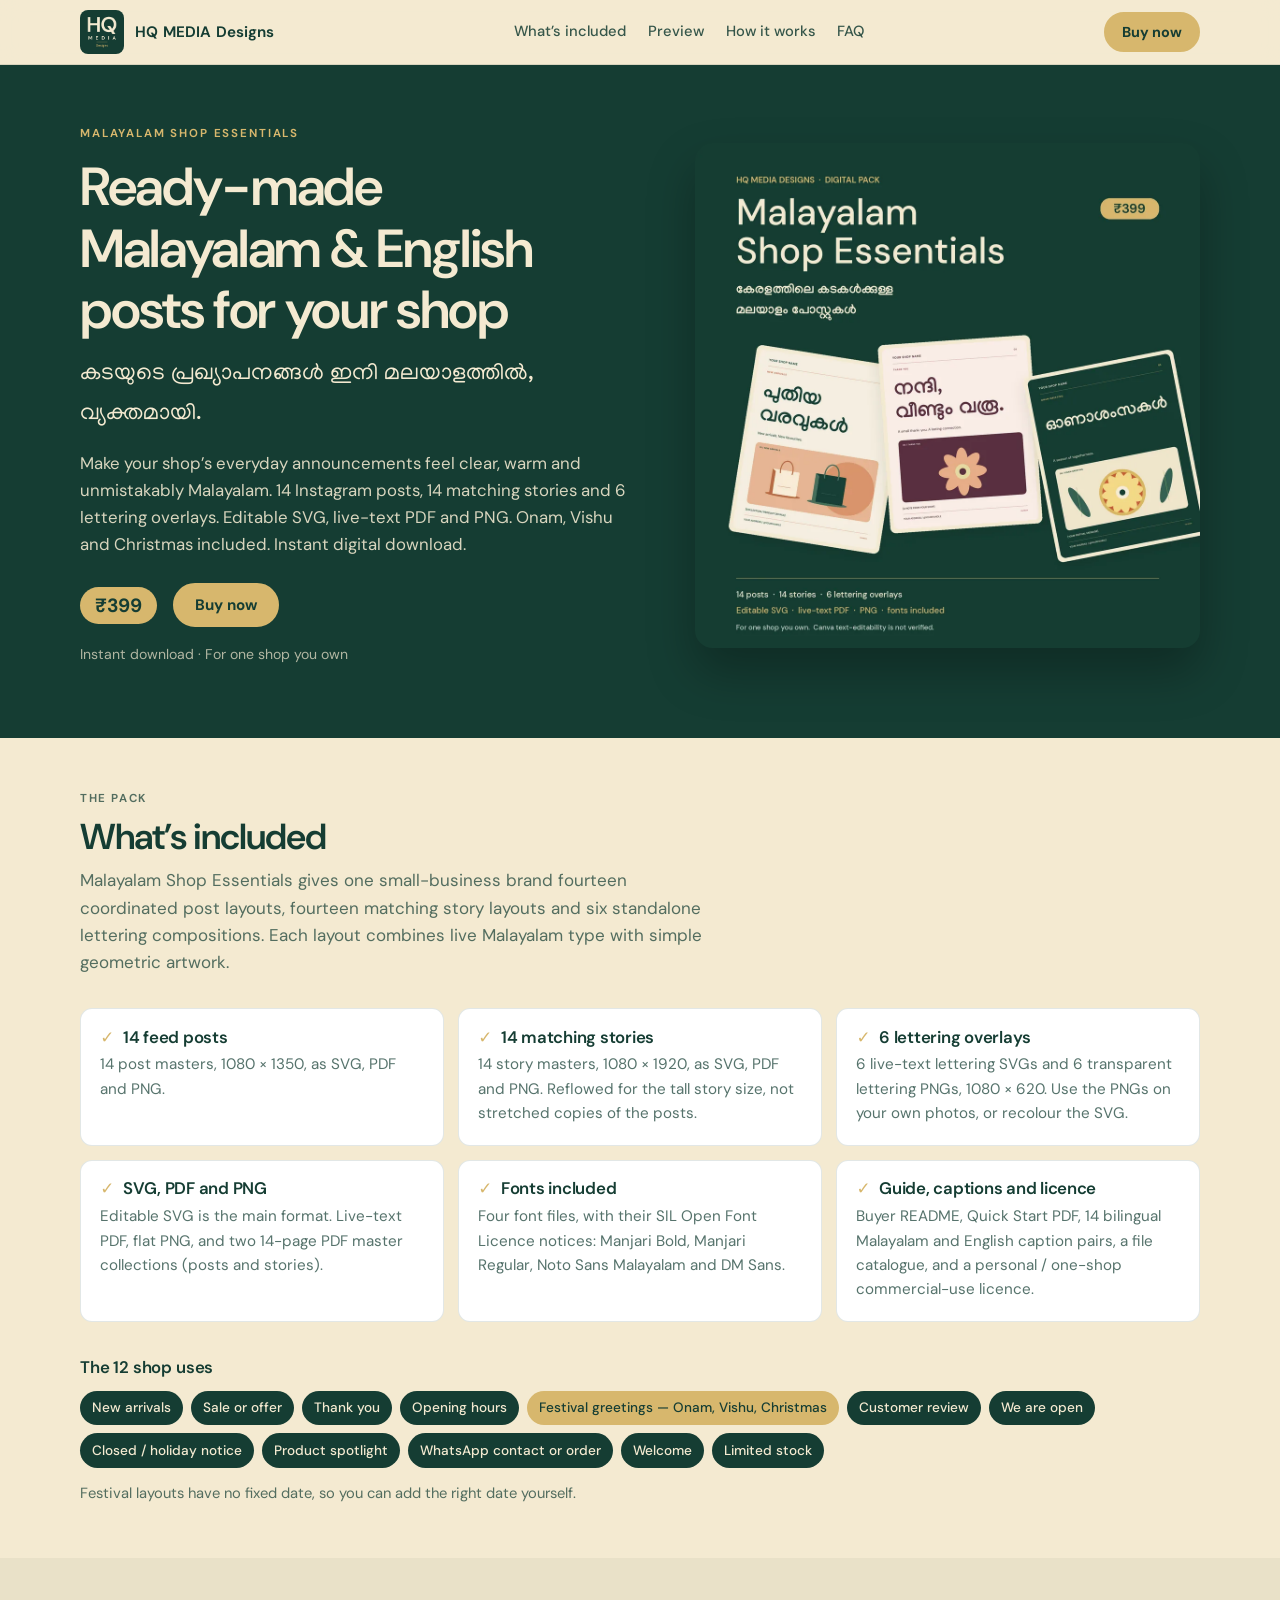
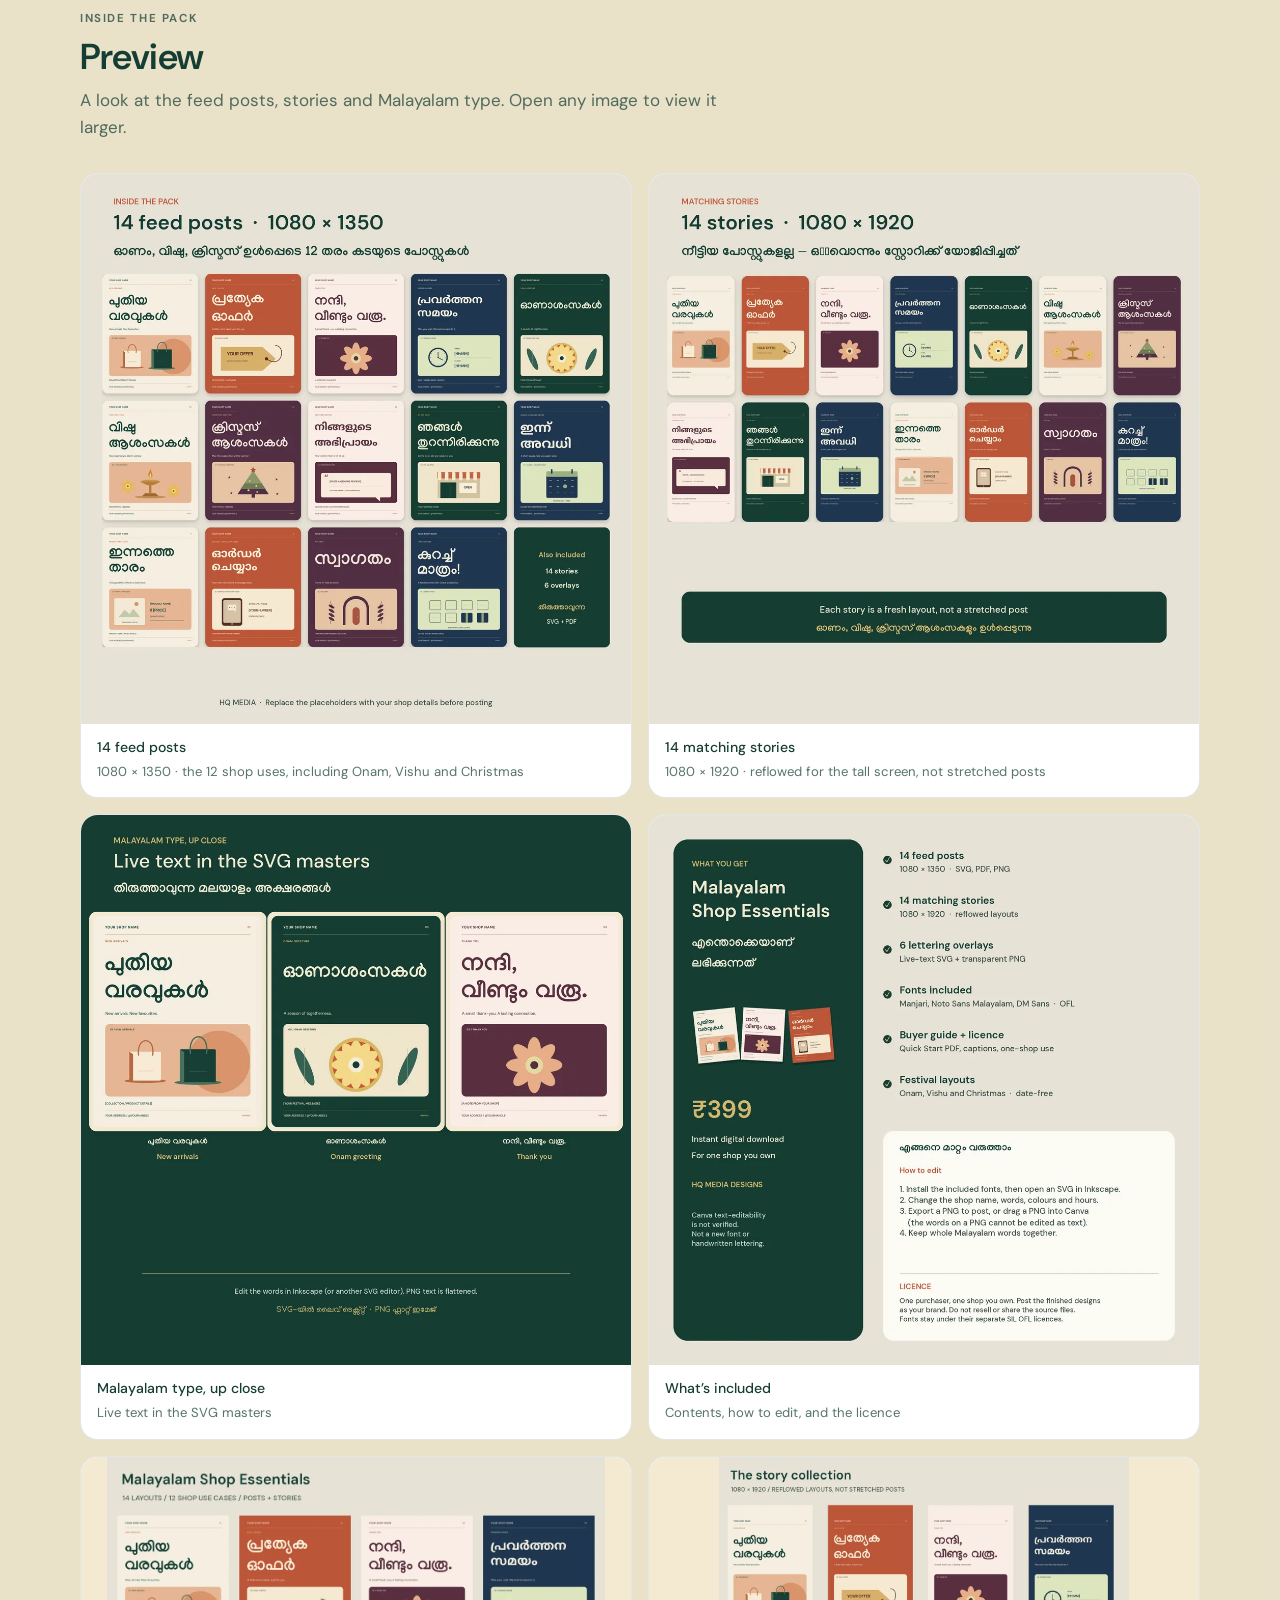
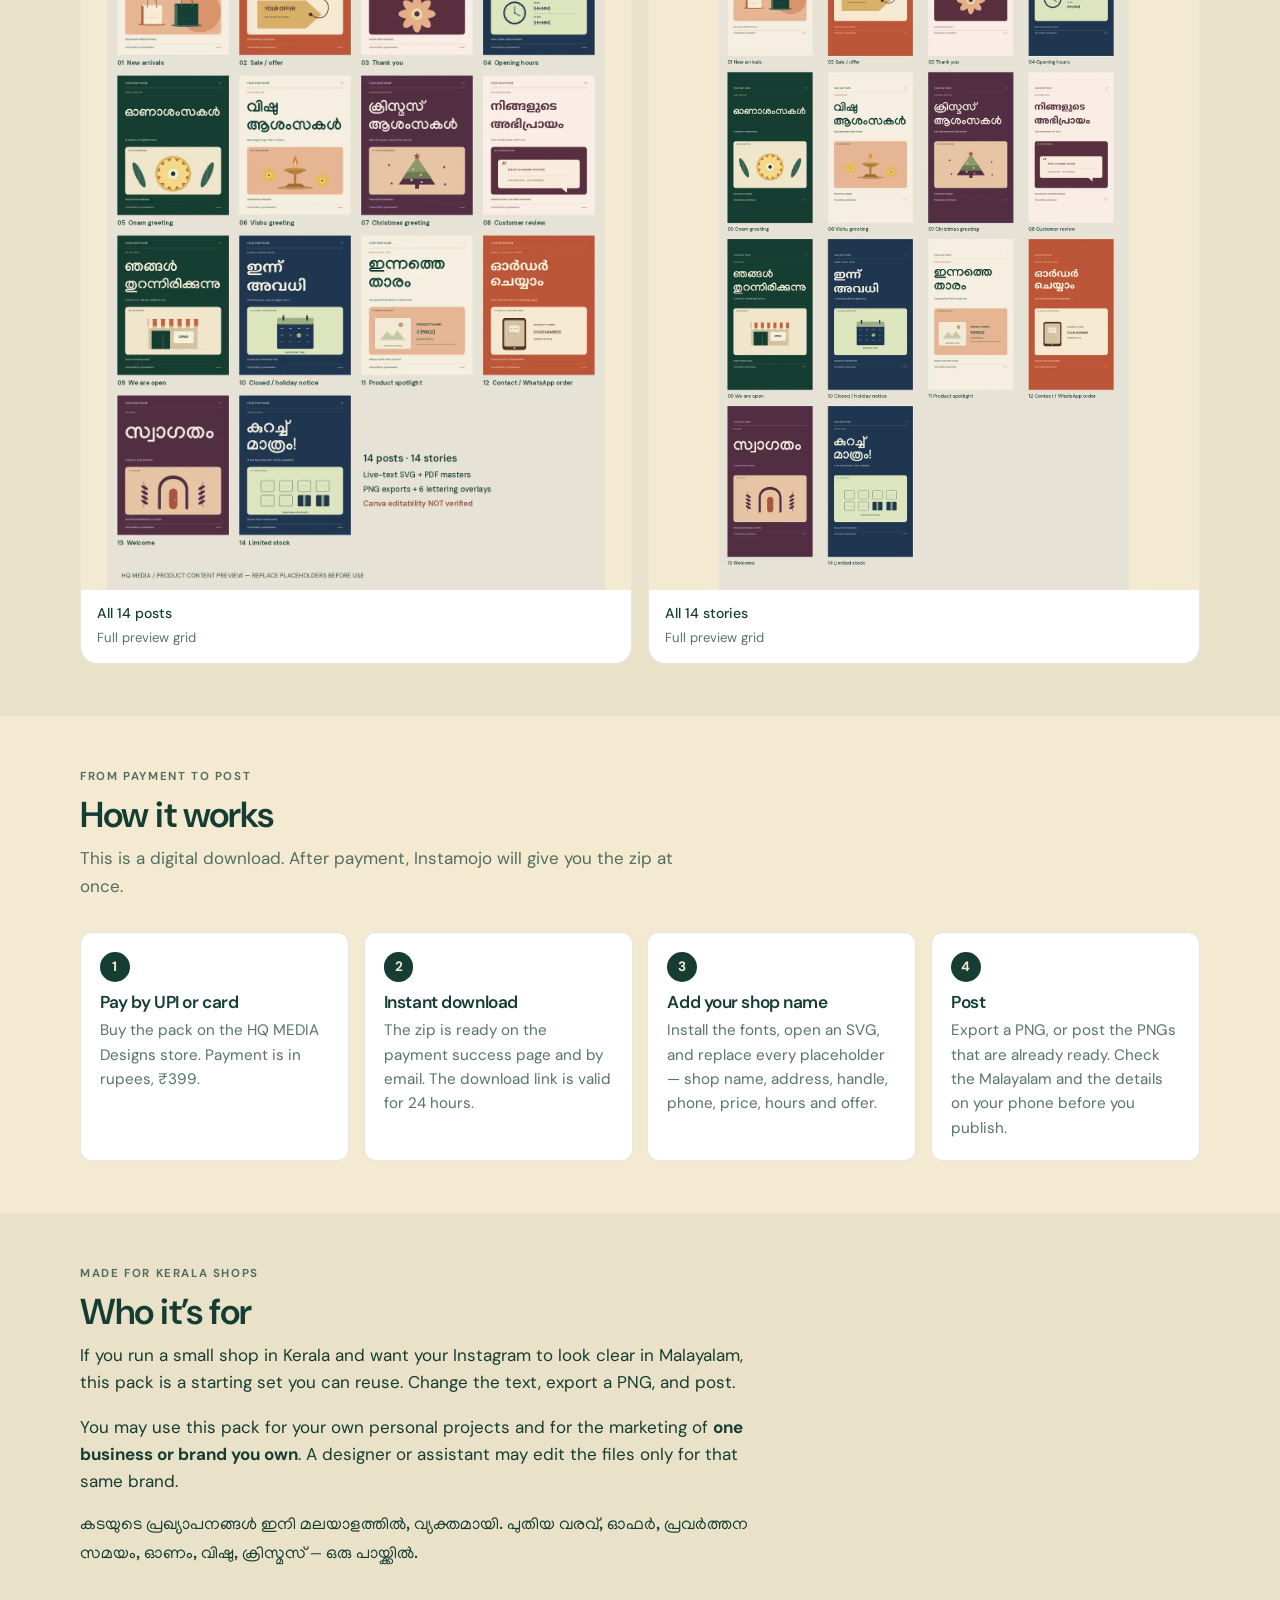
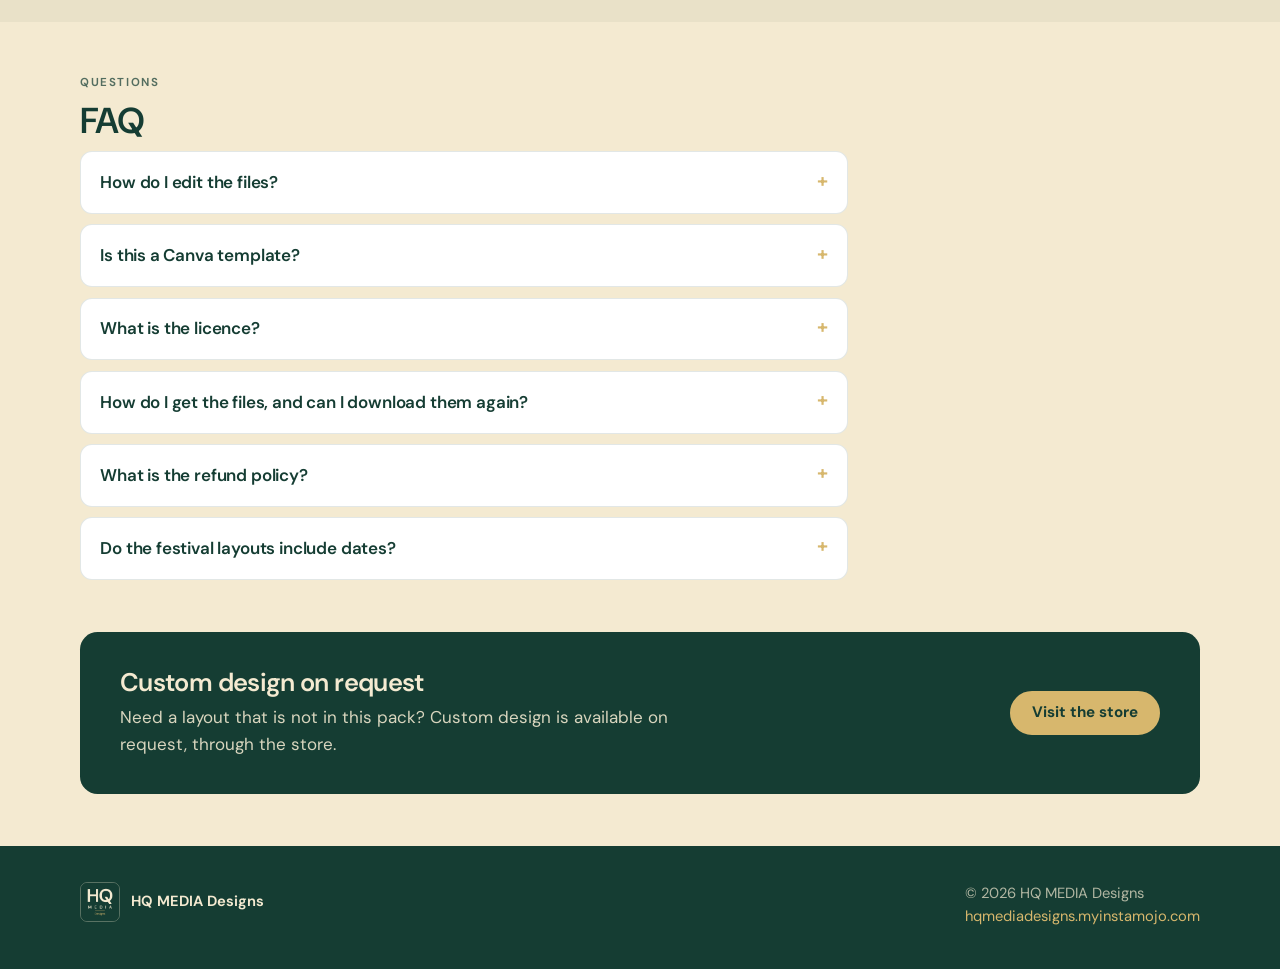
==== index.html @ f5b058d6 "HQ MEDIA Designs website" ====
<!DOCTYPE html>
<html lang="en">
<head>
  <meta charset="utf-8">
  <meta name="viewport" content="width=device-width, initial-scale=1">
  <title>Malayalam Shop Essentials | 14 Posts + 14 Stories for Kerala Shops</title>
  <meta name="description" content="14 Malayalam Instagram posts, 14 stories and 6 lettering overlays for Kerala shops. Editable SVG, PDF and PNG. Onam, Vishu and Christmas included. Instant download. ₹399.">
  <meta name="keywords" content="Malayalam Instagram templates, Kerala shop posts, editable Malayalam SVG, Onam Vishu Christmas greeting pack">
  <meta name="theme-color" content="#153D33">
  <meta name="color-scheme" content="light">
  <!-- Planned GitHub Pages address. Update if the repo name changes. -->
  <link rel="canonical" href="https://sandeep02-gif.github.io/hqmedia/">

  <meta property="og:type" content="website">
  <meta property="og:site_name" content="HQ MEDIA Designs">
  <meta property="og:title" content="Malayalam Shop Essentials | 14 Posts + 14 Stories for Kerala Shops">
  <meta property="og:description" content="14 Malayalam Instagram posts, 14 stories and 6 lettering overlays for Kerala shops. Editable SVG, PDF and PNG. Onam, Vishu and Christmas included. Instant download. ₹399.">
  <meta property="og:url" content="https://sandeep02-gif.github.io/hqmedia/">
  <meta property="og:image" content="https://sandeep02-gif.github.io/hqmedia/assets/og-image.jpg">
  <meta property="og:image:width" content="1200">
  <meta property="og:image:height" content="630">
  <meta property="og:locale" content="en_IN">

  <meta name="twitter:card" content="summary_large_image">
  <meta name="twitter:title" content="Malayalam Shop Essentials | 14 Posts + 14 Stories for Kerala Shops">
  <meta name="twitter:description" content="14 Malayalam Instagram posts, 14 stories and 6 lettering overlays for Kerala shops. Editable SVG, PDF and PNG. Instant download. ₹399.">
  <meta name="twitter:image" content="https://sandeep02-gif.github.io/hqmedia/assets/og-image.jpg">

  <link rel="icon" href="assets/favicon.ico" sizes="any">
  <link rel="icon" type="image/png" sizes="32x32" href="assets/favicon-32.png">
  <link rel="icon" type="image/png" sizes="16x16" href="assets/favicon-16.png">
  <link rel="apple-touch-icon" href="assets/apple-touch-icon.png">

  <link rel="preconnect" href="https://fonts.googleapis.com">
  <link rel="preconnect" href="https://fonts.gstatic.com" crossorigin>
  <link href="https://fonts.googleapis.com/css2?family=DM+Sans:ital,opsz,wght@0,9..40,400;0,9..40,500;0,9..40,600;0,9..40,700;1,9..40,400&family=Manjari:wght@400;700&display=swap" rel="stylesheet">
  <link rel="stylesheet" href="style.css">

  <script type="application/ld+json">
  {
    "@context": "https://schema.org",
    "@type": "Product",
    "name": "Malayalam Shop Essentials",
    "description": "14 Malayalam Instagram posts, 14 stories and 6 lettering overlays for Kerala shops. Editable SVG, PDF and PNG. Onam, Vishu and Christmas included. Instant download.",
    "image": "https://sandeep02-gif.github.io/hqmedia/assets/og-image.jpg",
    "brand": { "@type": "Brand", "name": "HQ MEDIA Designs" },
    "offers": {
      "@type": "Offer",
      "price": "399",
      "priceCurrency": "INR",
      "url": "https://hqmediadesigns.myinstamojo.com",
      "availability": "https://schema.org/InStock"
    }
  }
  </script>
</head>
<body>
  <a class="skip" href="#main">Skip to content</a>

  <header class="site-header">
    <div class="wrap">
      <a class="brand" href="./">
        <img src="assets/logo-header.png" width="256" height="256" alt="">
        <span class="brand-name">HQ MEDIA Designs</span>
      </a>
      <nav class="nav" aria-label="Page">
        <a href="#included">What’s included</a>
        <a href="#preview">Preview</a>
        <a href="#how">How it works</a>
        <a href="#faq">FAQ</a>
      </nav>
      <div class="header-cta">
        <a class="btn btn-sm" data-store-link href="https://hqmediadesigns.myinstamojo.com">Buy now</a>
      </div>
    </div>
  </header>

  <main id="main">
    <section class="hero">
      <div class="wrap hero-grid">
        <div>
          <p class="eyebrow">Malayalam Shop Essentials</p>
          <h1>Ready-made Malayalam &amp; English posts for your shop</h1>
          <p class="hero-ml ml" lang="ml">കടയുടെ പ്രഖ്യാപനങ്ങൾ ഇനി മലയാളത്തിൽ, വ്യക്തമായി.</p>
          <p class="hero-lead">Make your shop’s everyday announcements feel clear, warm and unmistakably Malayalam. 14 Instagram posts, 14 matching stories and 6 lettering overlays. Editable SVG, live-text PDF and PNG. Onam, Vishu and Christmas included. Instant digital download.</p>
          <div class="hero-actions">
            <span class="price">₹399</span>
            <a class="btn" data-store-link href="https://hqmediadesigns.myinstamojo.com">Buy now</a>
          </div>
          <p class="hero-note">Instant download · For one shop you own</p>
        </div>
        <div class="hero-visual">
          <img src="assets/cover.webp" width="1080" height="1080" alt="Malayalam Shop Essentials pack cover, showing three sample shop posts and the price ₹399.">
        </div>
      </div>
    </section>

    <section class="section" id="included">
      <div class="wrap">
        <p class="section-kicker">The pack</p>
        <h2>What’s included</h2>
        <p class="section-intro">Malayalam Shop Essentials gives one small-business brand fourteen coordinated post layouts, fourteen matching story layouts and six standalone lettering compositions. Each layout combines live Malayalam type with simple geometric artwork.</p>

        <div class="include-grid">
          <article class="include-card">
            <h3><span class="mark" aria-hidden="true">✓</span> 14 feed posts</h3>
            <p>14 post masters, 1080 × 1350, as SVG, PDF and PNG.</p>
          </article>
          <article class="include-card">
            <h3><span class="mark" aria-hidden="true">✓</span> 14 matching stories</h3>
            <p>14 story masters, 1080 × 1920, as SVG, PDF and PNG. Reflowed for the tall story size, not stretched copies of the posts.</p>
          </article>
          <article class="include-card">
            <h3><span class="mark" aria-hidden="true">✓</span> 6 lettering overlays</h3>
            <p>6 live-text lettering SVGs and 6 transparent lettering PNGs, 1080 × 620. Use the PNGs on your own photos, or recolour the SVG.</p>
          </article>
          <article class="include-card">
            <h3><span class="mark" aria-hidden="true">✓</span> SVG, PDF and PNG</h3>
            <p>Editable SVG is the main format. Live-text PDF, flat PNG, and two 14-page PDF master collections (posts and stories).</p>
          </article>
          <article class="include-card">
            <h3><span class="mark" aria-hidden="true">✓</span> Fonts included</h3>
            <p>Four font files, with their SIL Open Font Licence notices: Manjari Bold, Manjari Regular, Noto Sans Malayalam and DM Sans.</p>
          </article>
          <article class="include-card">
            <h3><span class="mark" aria-hidden="true">✓</span> Guide, captions and licence</h3>
            <p>Buyer README, Quick Start PDF, 14 bilingual Malayalam and English caption pairs, a file catalogue, and a personal / one-shop commercial-use licence.</p>
          </article>
        </div>

        <div class="uses">
          <h3>The 12 shop uses</h3>
          <ul class="chips">
            <li>New arrivals</li>
            <li>Sale or offer</li>
            <li>Thank you</li>
            <li>Opening hours</li>
            <li class="is-gold">Festival greetings — Onam, Vishu, Christmas</li>
            <li>Customer review</li>
            <li>We are open</li>
            <li>Closed / holiday notice</li>
            <li>Product spotlight</li>
            <li>WhatsApp contact or order</li>
            <li>Welcome</li>
            <li>Limited stock</li>
          </ul>
          <p class="uses-note">Festival layouts have no fixed date, so you can add the right date yourself.</p>
        </div>
      </div>
    </section>

    <section class="section section-alt" id="preview">
      <div class="wrap">
        <p class="section-kicker">Inside the pack</p>
        <h2>Preview</h2>
        <p class="section-intro">A look at the feed posts, stories and Malayalam type. Open any image to view it larger.</p>

        <div class="gallery-grid">
          <a class="gallery-item" href="assets/feed-posts.webp" data-lightbox data-caption="All 14 feed posts, 1080 × 1350">
            <figure>
              <img src="assets/feed-posts.webp" width="1080" height="1080" alt="Grid of all 14 Malayalam Shop Essentials feed posts.">
              <figcaption>14 feed posts <span>1080 × 1350 · the 12 shop uses, including Onam, Vishu and Christmas</span></figcaption>
            </figure>
          </a>
          <a class="gallery-item" href="assets/stories.webp" data-lightbox data-caption="All 14 matching stories">
            <figure>
              <img src="assets/stories.webp" width="1080" height="1080" alt="Grid of all 14 matching Instagram story layouts.">
              <figcaption>14 matching stories <span>1080 × 1920 · reflowed for the tall screen, not stretched posts</span></figcaption>
            </figure>
          </a>
          <a class="gallery-item" href="assets/closeups.webp" data-lightbox data-caption="Malayalam type close-ups">
            <figure>
              <img src="assets/closeups.webp" width="1080" height="1080" alt="Close-up of live Malayalam text in three sample layouts: new arrivals, Onam greeting and thank you.">
              <figcaption>Malayalam type, up close <span>Live text in the SVG masters</span></figcaption>
            </figure>
          </a>
          <a class="gallery-item" href="assets/whats-included.webp" data-lightbox data-caption="What’s included, how to edit, and the licence">
            <figure>
              <img src="assets/whats-included.webp" width="1080" height="1080" alt="Summary of pack contents, how to edit the files, and the one-shop licence.">
              <figcaption>What’s included <span>Contents, how to edit, and the licence</span></figcaption>
            </figure>
          </a>
          <a class="gallery-item tall" href="assets/preview-grid.webp" data-lightbox data-caption="Full preview of all 14 feed posts">
            <figure>
              <img src="assets/preview-grid.webp" width="1200" height="1767" alt="Full preview grid of every feed post in the pack.">
              <figcaption>All 14 posts <span>Full preview grid</span></figcaption>
            </figure>
          </a>
          <a class="gallery-item tall" href="assets/story-preview-grid.webp" data-lightbox data-caption="Full preview of all 14 stories">
            <figure>
              <img src="assets/story-preview-grid.webp" width="1200" height="2149" alt="Full preview grid of every story layout in the pack.">
              <figcaption>All 14 stories <span>Full preview grid</span></figcaption>
            </figure>
          </a>
        </div>
      </div>
    </section>

    <section class="section" id="how">
      <div class="wrap">
        <p class="section-kicker">From payment to post</p>
        <h2>How it works</h2>
        <p class="section-intro">This is a digital download. After payment, Instamojo will give you the zip at once.</p>
        <ol class="steps">
          <li>
            <span class="num">1</span>
            <h3>Pay by UPI or card</h3>
            <p>Buy the pack on the HQ MEDIA Designs store. Payment is in rupees, ₹399.</p>
          </li>
          <li>
            <span class="num">2</span>
            <h3>Instant download</h3>
            <p>The zip is ready on the payment success page and by email. The download link is valid for 24 hours.</p>
          </li>
          <li>
            <span class="num">3</span>
            <h3>Add your shop name</h3>
            <p>Install the fonts, open an SVG, and replace every placeholder — shop name, address, handle, phone, price, hours and offer.</p>
          </li>
          <li>
            <span class="num">4</span>
            <h3>Post</h3>
            <p>Export a PNG, or post the PNGs that are already ready. Check the Malayalam and the details on your phone before you publish.</p>
          </li>
        </ol>
      </div>
    </section>

    <section class="section section-alt" id="who">
      <div class="wrap">
        <p class="section-kicker">Made for Kerala shops</p>
        <h2>Who it’s for</h2>
        <div class="who-block">
          <p>If you run a small shop in Kerala and want your Instagram to look clear in Malayalam, this pack is a starting set you can reuse. Change the text, export a PNG, and post.</p>
          <p>You may use this pack for your own personal projects and for the marketing of <strong>one business or brand you own</strong>. A designer or assistant may edit the files only for that same brand.</p>
          <p lang="ml" class="ml">കടയുടെ പ്രഖ്യാപനങ്ങൾ ഇനി മലയാളത്തിൽ, വ്യക്തമായി. പുതിയ വരവ്, ഓഫർ, പ്രവർത്തന സമയം, ഓണം, വിഷു, ക്രിസ്മസ് — ഒരു പായ്ക്കിൽ.</p>
        </div>
      </div>
    </section>

    <section class="section" id="faq">
      <div class="wrap">
        <p class="section-kicker">Questions</p>
        <h2>FAQ</h2>
        <div class="faq-list">
          <details>
            <summary>How do I edit the files?</summary>
            <div class="answer">
              <p>This is an editable SVG pack. Install the included fonts, then open a file from the feed or stories SVG folders in a desktop SVG editor with proper Malayalam shaping, such as Inkscape. Change the shop name, words, colours and hours. Keep whole Malayalam words together. Set any new Malayalam text to Manjari or Noto Sans Malayalam, not the English font.</p>
              <p>PDF text stays selectable and the artwork stays as vectors, but how well you can edit a PDF depends on your app. Use the SVG when you need to change a headline. PNG files are flat pictures, ready to post or to drag into Canva as a background. The Malayalam on a PNG cannot be edited as individual text.</p>
            </div>
          </details>
          <details>
            <summary>Is this a Canva template?</summary>
            <div class="answer">
              <p>No. This is an editable SVG pack, not a Canva template link. Canva text-editability has not been verified, so it is not sold as an editable Canva product. Adding a PNG to Canva does not make the words editable.</p>
            </div>
          </details>
          <details>
            <summary>What is the licence?</summary>
            <div class="answer">
              <p>You may use this pack for your own personal projects and for the marketing of one business or brand you own. A designer or assistant may edit the files only for that same brand.</p>
              <p>You may post or print the finished designs for that brand. You may not resell, give away, or share the source files or a template pack that is substantially the same, use them as stock, or use them for other clients’ brands under this licence. A small HQ MEDIA credit is optional and may be removed.</p>
              <p>The fonts are included unchanged under their own SIL Open Font Licences, which still apply to the font software. This is not a new font and not handwritten lettering. Please read LICENSE.txt in the zip. Your mandatory consumer rights are not taken away.</p>
            </div>
          </details>
          <details>
            <summary>How do I get the files, and can I download them again?</summary>
            <div class="answer">
              <p>Digital download. You will receive the zip automatically after payment, on the payment success page and by email. Instamojo’s download link is valid for 24 hours. If you need to download again, use the link in your purchase email and the same email address you paid with. You can request a fresh download with that email.</p>
            </div>
          </details>
          <details>
            <summary>What is the refund policy?</summary>
            <div class="answer">
              <p>If the file is missing, will not open, or is not what this listing describes, email within 3 business days of the payment (Instamojo requires at least this window). The file will be replaced or you will be refunded. If you need help, reply to your purchase email.</p>
              <p>A change of mind after the 3 business days, once the correct file has been delivered, is not a ground for a refund. This does not affect any rights you have under Indian consumer law, or Instamojo’s own dispute process.</p>
            </div>
          </details>
          <details>
            <summary>Do the festival layouts include dates?</summary>
            <div class="answer">
              <p>No. Festival layouts for Onam, Vishu and Christmas have no fixed date, so you can add the right date yourself. Only use sale or limited-stock wording when it is true. The review layout is a blank for a genuine review you have permission to use.</p>
            </div>
          </details>
        </div>
      </div>
    </section>

    <section class="custom" id="custom">
      <div class="wrap">
        <div class="custom-card">
          <div>
            <h2>Custom design on request</h2>
            <p>Need a layout that is not in this pack? Custom design is available on request, through the store.</p>
          </div>
          <a class="btn" data-store-link href="https://hqmediadesigns.myinstamojo.com">Visit the store</a>
        </div>
      </div>
    </section>
  </main>

  <footer class="site-footer">
    <div class="wrap footer-grid">
      <a class="footer-brand" href="./">
        <img src="assets/logo-header.png" width="256" height="256" alt="">
        HQ MEDIA Designs
      </a>
      <p class="footer-meta">
        © 2026 HQ MEDIA Designs<br>
        <a data-store-link href="https://hqmediadesigns.myinstamojo.com">hqmediadesigns.myinstamojo.com</a>
      </p>
    </div>
  </footer>

  <dialog class="lightbox" id="lightbox" aria-label="Image preview">
    <div class="lightbox-inner">
      <button class="lightbox-close" type="button" aria-label="Close">&times;</button>
      <img alt="">
    </div>
  </dialog>

  <script src="script.js"></script>
</body>
</html>
---- style.css ----
/* HQ MEDIA Designs — Malayalam Shop Essentials
   Brand colours (use only these, plus transparency of the same):
   deep green #153D33 · cream #F4EAD1 · gold #D7B76D
*/

:root {
  --green: #153D33;
  --cream: #F4EAD1;
  --gold: #D7B76D;
  --green-70: rgba(21, 61, 51, 0.72);
  --green-12: rgba(21, 61, 51, 0.12);
  --green-08: rgba(21, 61, 51, 0.08);
  --cream-92: rgba(244, 234, 209, 0.92);
  --radius: 1.1rem;
  --radius-sm: 0.75rem;
  --wrap: 70rem;
  --gutter: 1.25rem;
}

*,
*::before,
*::after { box-sizing: border-box; }

html { scroll-behavior: smooth; }

body {
  margin: 0;
  font-family: "DM Sans", system-ui, -apple-system, sans-serif;
  font-optical-sizing: auto;
  background: var(--cream);
  color: var(--green);
  line-height: 1.6;
  font-size: 1.0625rem;
  text-rendering: optimizeLegibility;
  -webkit-font-smoothing: antialiased;
}

img {
  max-width: 100%;
  height: auto;
  display: block;
}

a { color: inherit; }

h1, h2, h3 { line-height: 1.15; letter-spacing: -0.025em; font-weight: 600; }

p { margin: 0 0 1em; }
p:last-child { margin-bottom: 0; }

.ml,
[lang="ml"] {
  font-family: Manjari, "Noto Sans Malayalam", "DM Sans", sans-serif;
  line-height: 1.7;
  font-weight: 400;
}

.skip {
  position: absolute;
  left: 0.75rem;
  top: -3rem;
  background: var(--gold);
  color: var(--green);
  padding: 0.5rem 0.9rem;
  border-radius: 0.4rem;
  font-weight: 600;
  z-index: 30;
  text-decoration: none;
}
.skip:focus { top: 0.75rem; }

.wrap {
  width: min(var(--wrap), calc(100% - var(--gutter) * 2));
  margin-inline: auto;
}

/* ---------- Header ---------- */
.site-header {
  position: sticky;
  top: 0;
  z-index: 20;
  background: var(--cream-92);
  backdrop-filter: blur(12px);
  -webkit-backdrop-filter: blur(12px);
  border-bottom: 1px solid var(--green-12);
}

.site-header .wrap {
  display: flex;
  align-items: center;
  justify-content: space-between;
  gap: 1rem;
  min-height: 4rem;
  padding-block: 0.45rem;
}

.brand {
  display: flex;
  align-items: center;
  gap: 0.7rem;
  text-decoration: none;
  min-width: 0;
}

.brand img {
  width: 2.75rem;
  height: 2.75rem;
  border-radius: 0.5rem;
  flex-shrink: 0;
}

.brand-name {
  font-weight: 650;
  font-size: 0.95rem;
  letter-spacing: 0.01em;
  white-space: nowrap;
}

.nav {
  display: none;
  align-items: center;
  gap: 1.35rem;
  font-size: 0.92rem;
  font-weight: 500;
}

.nav a {
  text-decoration: none;
  opacity: 0.85;
}
.nav a:hover { opacity: 1; text-decoration: underline; text-underline-offset: 0.25em; }

.btn {
  display: inline-flex;
  align-items: center;
  justify-content: center;
  background: var(--gold);
  color: var(--green);
  font-weight: 700;
  font-size: 0.95rem;
  padding: 0.7rem 1.25rem;
  border-radius: 999px;
  text-decoration: none;
  min-height: 2.75rem;
  border: 2px solid var(--gold);
  line-height: 1;
  white-space: nowrap;
  transition: filter 0.15s ease, transform 0.15s ease, background 0.15s ease, color 0.15s ease;
}
.btn:hover { filter: brightness(1.06); }
.btn:active { transform: translateY(1px); }
.btn:focus-visible,
a:focus-visible,
button:focus-visible,
summary:focus-visible {
  outline: 3px solid var(--gold);
  outline-offset: 3px;
}

.btn-sm { min-height: 2.5rem; padding: 0.5rem 1rem; font-size: 0.9rem; }

.btn-ghost {
  background: transparent;
  color: var(--cream);
  border-color: rgba(244, 234, 209, 0.45);
}
.btn-ghost:hover {
  filter: none;
  background: rgba(244, 234, 209, 0.1);
}

.header-cta .btn { /* gold on cream header */ }

@media (min-width: 52rem) {
  .nav { display: flex; }
  :root { --gutter: 2rem; }
}

/* ---------- Hero ---------- */
.hero {
  background: var(--green);
  color: var(--cream);
  padding: 2.5rem 0 3.25rem;
}

.hero-grid {
  display: grid;
  gap: 2.25rem;
  align-items: center;
}

.eyebrow {
  color: var(--gold);
  letter-spacing: 0.16em;
  text-transform: uppercase;
  font-size: 0.72rem;
  font-weight: 650;
  margin: 0 0 0.85rem;
}

.hero h1 {
  font-size: clamp(2rem, 6.4vw, 3.35rem);
  margin: 0 0 0.85rem;
  font-weight: 600;
  text-wrap: balance;
}

.hero-ml {
  font-size: clamp(1.15rem, 2.6vw, 1.45rem);
  margin: 0 0 1rem;
  color: var(--cream);
}

.hero-lead {
  font-size: 1.05rem;
  max-width: 36rem;
  color: rgba(244, 234, 209, 0.88);
  margin-bottom: 0.4rem;
}

.hero-actions {
  display: flex;
  flex-wrap: wrap;
  align-items: center;
  gap: 0.75rem 1rem;
  margin-top: 1.6rem;
}

.price {
  display: inline-flex;
  align-items: center;
  background: var(--gold);
  color: var(--green);
  font-weight: 700;
  font-size: 1.2rem;
  padding: 0.45rem 0.95rem;
  border-radius: 999px;
  letter-spacing: -0.02em;
  line-height: 1.2;
}

.hero-note {
  margin-top: 1rem;
  font-size: 0.88rem;
  color: rgba(244, 234, 209, 0.7);
}

.hero-visual {
  justify-self: center;
  width: 100%;
  max-width: 32rem;
}
.hero-visual img {
  width: 100%;
  border-radius: var(--radius);
  box-shadow: 0 1.5rem 3rem rgba(0, 0, 0, 0.28);
  background: var(--green);
}

@media (min-width: 54rem) {
  .hero { padding: 3.75rem 0 4.5rem; }
  .hero-grid {
    grid-template-columns: 1.05fr 0.95fr;
    gap: 3.5rem;
  }
}

/* ---------- Sections ---------- */
.section { padding: 3.25rem 0; }
.section-alt { background: rgba(21, 61, 51, 0.05); }

.section-kicker {
  color: var(--green-70);
  letter-spacing: 0.14em;
  text-transform: uppercase;
  font-size: 0.72rem;
  font-weight: 650;
  margin: 0 0 0.5rem;
}

.section h2 {
  font-size: clamp(1.7rem, 3.4vw, 2.25rem);
  margin: 0 0 0.6rem;
  text-wrap: balance;
}

.section-intro {
  max-width: 40rem;
  color: var(--green-70);
  margin-bottom: 2rem;
}

/* ---------- What's included ---------- */
.include-grid {
  display: grid;
  gap: 0.9rem;
  grid-template-columns: 1fr;
  margin-bottom: 2.25rem;
}

.include-card {
  background: #fff;
  border: 1px solid var(--green-12);
  border-radius: var(--radius-sm);
  padding: 1.15rem 1.2rem 1.2rem;
}

.include-card h3 {
  margin: 0 0 0.35rem;
  font-size: 1.05rem;
  letter-spacing: -0.015em;
  display: flex;
  gap: 0.55rem;
  align-items: baseline;
}

.include-card h3 .mark {
  color: var(--gold);
  font-weight: 700;
  flex-shrink: 0;
}

.include-card p {
  margin: 0;
  color: var(--green-70);
  font-size: 0.95rem;
}

@media (min-width: 40rem) {
  .include-grid { grid-template-columns: 1fr 1fr; }
}
@media (min-width: 64rem) {
  .include-grid { grid-template-columns: 1fr 1fr 1fr; }
}

.uses h3 {
  font-size: 1.05rem;
  margin: 0 0 0.85rem;
  letter-spacing: -0.01em;
}

.chips {
  display: flex;
  flex-wrap: wrap;
  gap: 0.5rem;
  margin: 0;
  padding: 0;
  list-style: none;
}

.chips li {
  background: var(--green);
  color: var(--cream);
  font-size: 0.85rem;
  font-weight: 500;
  padding: 0.4rem 0.75rem;
  border-radius: 999px;
}

.chips li.is-gold {
  background: var(--gold);
  color: var(--green);
}

.uses-note {
  margin-top: 0.9rem;
  font-size: 0.92rem;
  color: var(--green-70);
}

/* ---------- Gallery ---------- */
.gallery-grid {
  display: grid;
  gap: 1rem;
  grid-template-columns: 1fr;
}

.gallery-item {
  display: block;
  text-decoration: none;
  background: #fff;
  border-radius: var(--radius);
  overflow: hidden;
  border: 1px solid var(--green-12);
  color: var(--green);
}
.gallery-item figure { margin: 0; }

.gallery-item img {
  width: 100%;
  aspect-ratio: 1 / 1;
  object-fit: cover;
  background: var(--green);
}

.gallery-item.tall img {
  aspect-ratio: 3 / 4;
  object-fit: contain;
  object-position: top;
  background: var(--cream);
}

.gallery-item figcaption {
  padding: 0.75rem 1rem 0.95rem;
  font-size: 0.88rem;
  font-weight: 500;
}

.gallery-item figcaption span {
  display: block;
  font-weight: 400;
  color: var(--green-70);
  font-size: 0.82rem;
  margin-top: 0.15rem;
}

.gallery-item:hover figcaption { text-decoration: underline; text-underline-offset: 0.2em; }

@media (min-width: 40rem) {
  .gallery-grid { grid-template-columns: 1fr 1fr; }
}

/* ---------- How it works ---------- */
.steps {
  display: grid;
  gap: 1rem;
  counter-reset: step;
  margin: 0;
  padding: 0;
  list-style: none;
}

.steps li {
  background: #fff;
  border: 1px solid var(--green-12);
  border-radius: var(--radius-sm);
  padding: 1.2rem 1.2rem 1.25rem 1.2rem;
  position: relative;
}

.steps .num {
  display: inline-flex;
  align-items: center;
  justify-content: center;
  width: 1.85rem;
  height: 1.85rem;
  border-radius: 999px;
  background: var(--green);
  color: var(--cream);
  font-weight: 700;
  font-size: 0.85rem;
  margin-bottom: 0.7rem;
}

.steps h3 {
  margin: 0 0 0.35rem;
  font-size: 1.08rem;
}

.steps p {
  margin: 0;
  color: var(--green-70);
  font-size: 0.95rem;
}

@media (min-width: 52rem) {
  .steps { grid-template-columns: repeat(4, 1fr); gap: 0.9rem; }
}

/* ---------- Who ---------- */
.who-block {
  max-width: 42rem;
}
.who-block p + p { margin-top: 0.9rem; }

/* ---------- FAQ ---------- */
.faq-list {
  display: grid;
  gap: 0.65rem;
  max-width: 48rem;
}

.faq-list details {
  background: #fff;
  border: 1px solid var(--green-12);
  border-radius: var(--radius-sm);
  padding: 0.15rem 0.2rem;
}

.faq-list summary {
  cursor: pointer;
  font-weight: 600;
  padding: 0.9rem 1rem;
  list-style: none;
  letter-spacing: -0.01em;
  display: flex;
  align-items: flex-start;
  justify-content: space-between;
  gap: 0.85rem;
}
.faq-list summary::-webkit-details-marker { display: none; }
.faq-list summary::after {
  content: "+";
  color: var(--gold);
  font-weight: 700;
  font-size: 1.2rem;
  line-height: 1;
  flex-shrink: 0;
  margin-top: 0.1rem;
}
.faq-list details[open] summary::after { content: "–"; }

.faq-list .answer {
  padding: 0 1rem 1.1rem;
  color: var(--green-70);
  font-size: 0.98rem;
}
.faq-list .answer p + p { margin-top: 0.7rem; }

/* ---------- Custom ---------- */
.custom {
  padding: 0 0 3.25rem;
}
.custom-card {
  background: var(--green);
  color: var(--cream);
  border-radius: var(--radius);
  padding: 1.75rem 1.5rem;
  display: grid;
  gap: 1rem;
}
.custom-card h2 { margin: 0 0 0.4rem; color: var(--cream); }
.custom-card p { color: rgba(244, 234, 209, 0.88); margin: 0; max-width: 38rem; }
.custom-card .btn { justify-self: start; }

@media (min-width: 52rem) {
  .custom-card {
    padding: 2.25rem 2.5rem;
    grid-template-columns: 1fr auto;
    align-items: center;
    gap: 2rem;
  }
}

/* ---------- Footer ---------- */
.site-footer {
  background: var(--green);
  color: var(--cream);
  padding: 2.25rem 0 2.5rem;
  font-size: 0.92rem;
}

.footer-grid {
  display: flex;
  flex-wrap: wrap;
  align-items: flex-start;
  justify-content: space-between;
  gap: 1.25rem 2rem;
}

.site-footer a { color: var(--cream); }
.site-footer a:hover { color: var(--gold); }

.footer-brand {
  display: flex;
  align-items: center;
  gap: 0.7rem;
  text-decoration: none;
  font-weight: 650;
}
.footer-brand img {
  width: 2.5rem;
  height: 2.5rem;
  border-radius: 0.45rem;
  border: 1px solid rgba(244, 234, 209, 0.3);
}

.footer-meta { color: rgba(244, 234, 209, 0.7); }
.footer-meta a { color: var(--gold); text-decoration: none; }
.footer-meta a:hover { text-decoration: underline; text-underline-offset: 0.2em; }

/* ---------- Lightbox ---------- */
.lightbox {
  border: none;
  padding: 0;
  background: transparent;
  max-width: min(72rem, 100vw);
  width: 100%;
}
.lightbox::backdrop { background: rgba(21, 61, 51, 0.88); }
.lightbox-inner {
  position: relative;
  padding: 0.5rem;
}
.lightbox img {
  width: 100%;
  max-height: 90vh;
  object-fit: contain;
  border-radius: 0.5rem;
  background: var(--cream);
}
.lightbox-close {
  position: absolute;
  top: 0.7rem;
  right: 0.7rem;
  background: var(--gold);
  color: var(--green);
  border: none;
  border-radius: 999px;
  width: 2.5rem;
  height: 2.5rem;
  font-size: 1.3rem;
  font-weight: 700;
  cursor: pointer;
  line-height: 1;
}

/* ---------- 404 ---------- */
.page-404 {
  min-height: 70vh;
  display: grid;
  place-items: center;
  padding: 3rem 0;
  text-align: center;
}
.page-404 h1 { font-size: clamp(2rem, 5vw, 3rem); margin: 0.6rem 0 0.7rem; }
.page-404 .actions {
  display: flex;
  flex-wrap: wrap;
  gap: 0.7rem;
  justify-content: center;
  margin-top: 1.5rem;
}
.btn-on-cream-ghost {
  background: transparent;
  color: var(--green);
  border-color: var(--green);
}
.btn-on-cream-ghost:hover { background: var(--green); color: var(--cream); filter: none; }

@media (prefers-reduced-motion: reduce) {
  html { scroll-behavior: auto; }
  .btn { transition: none; }
}
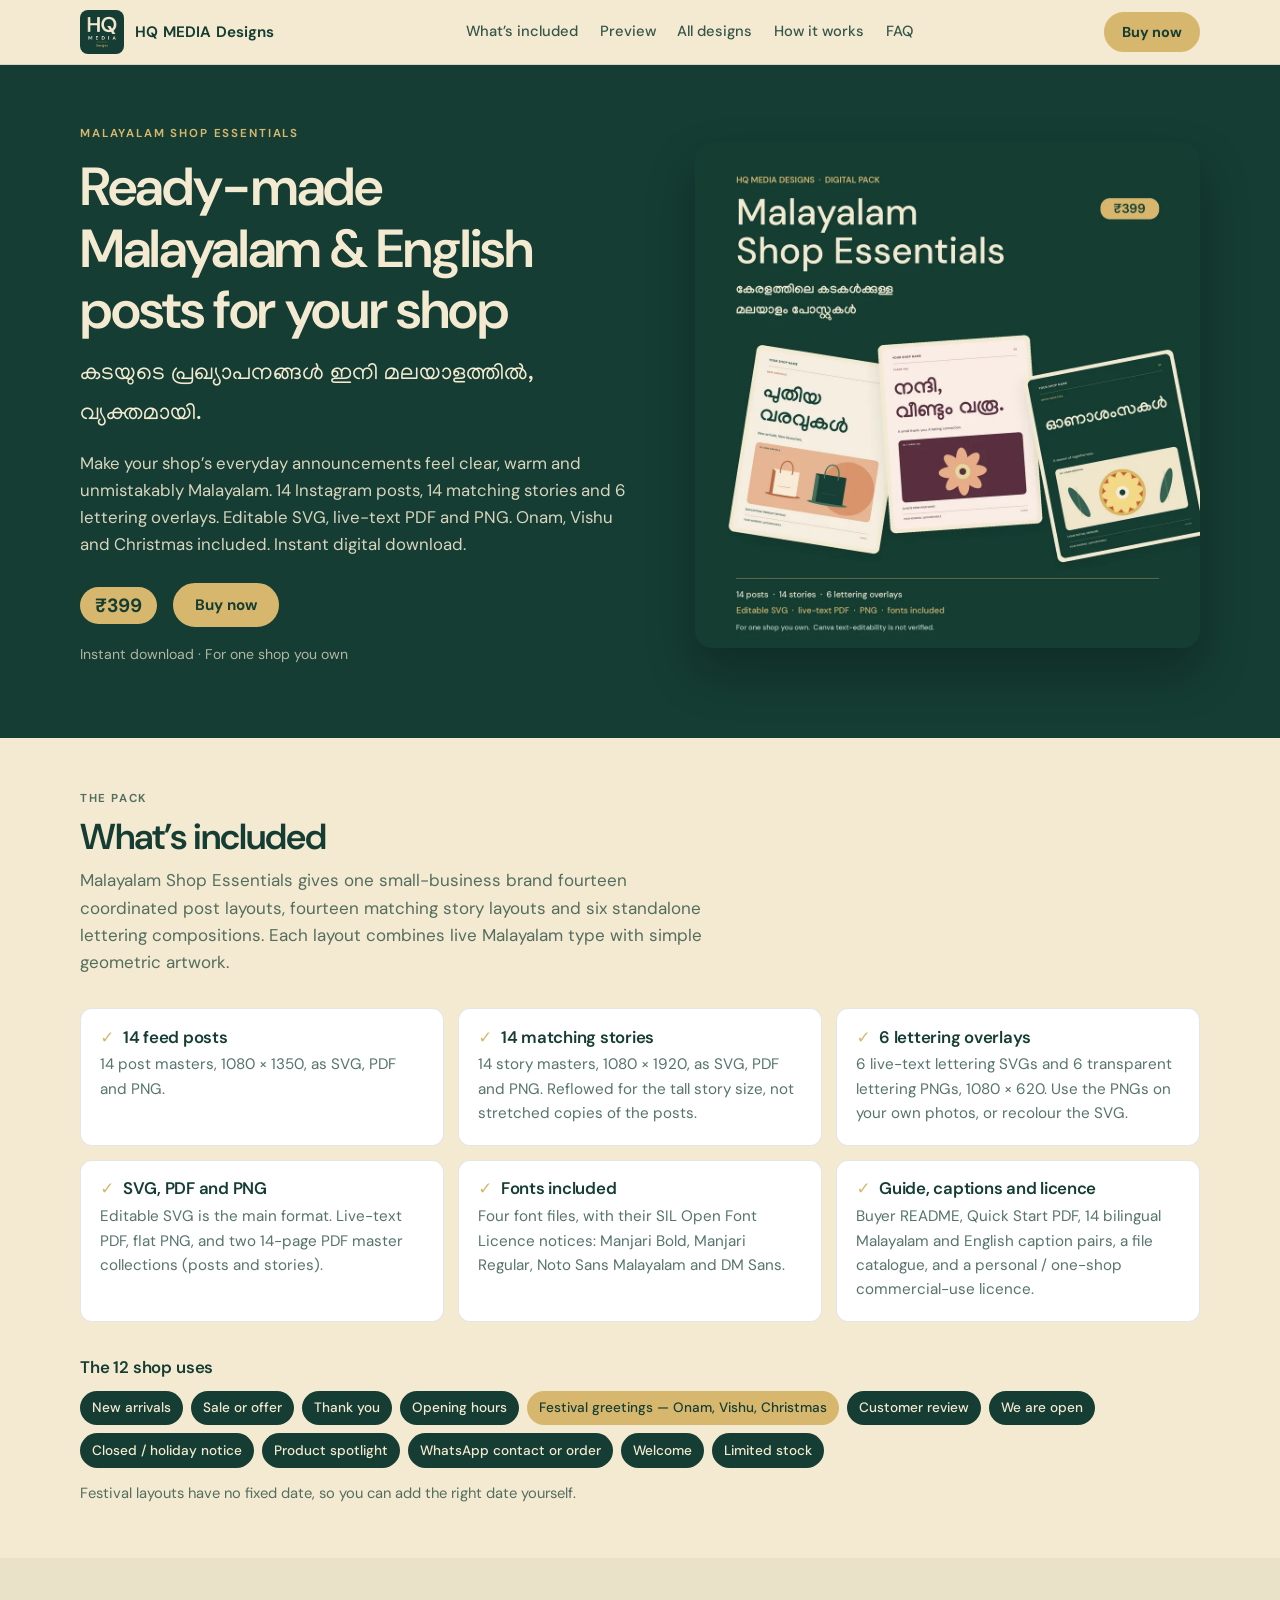
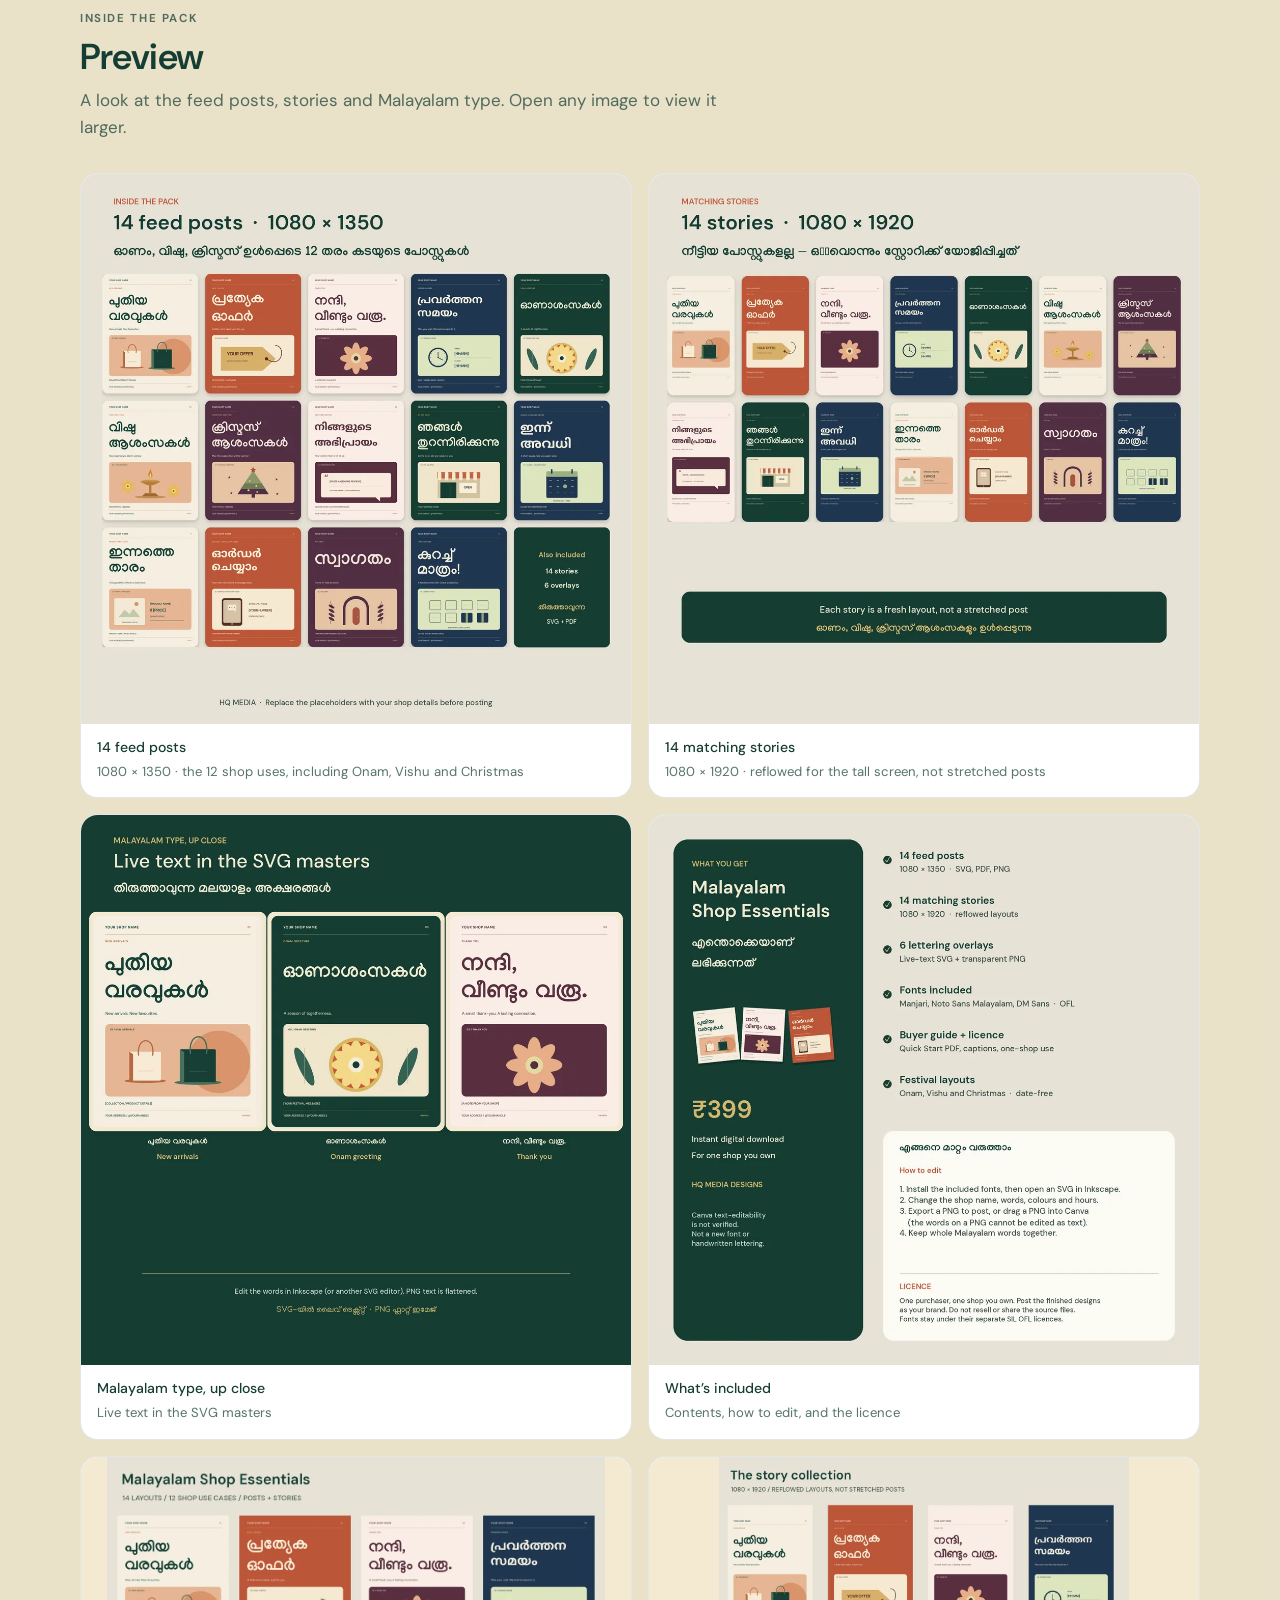
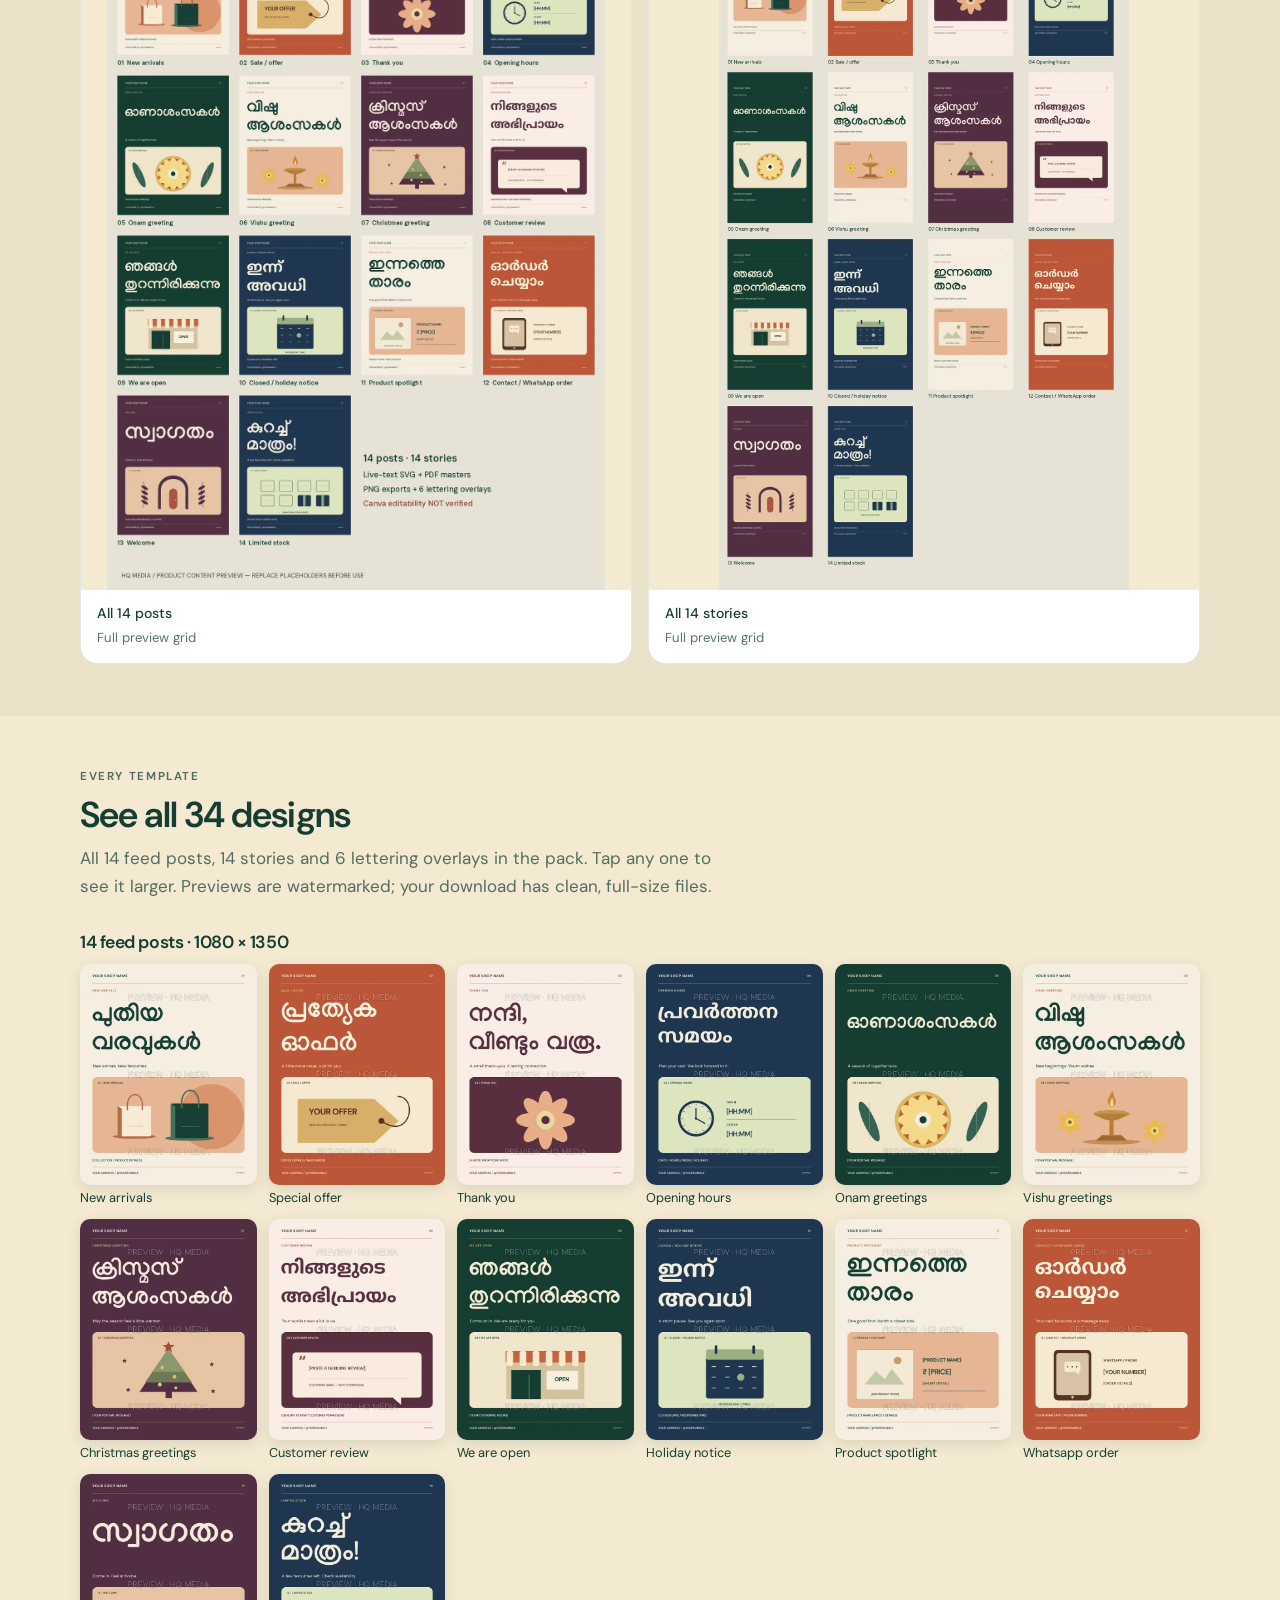
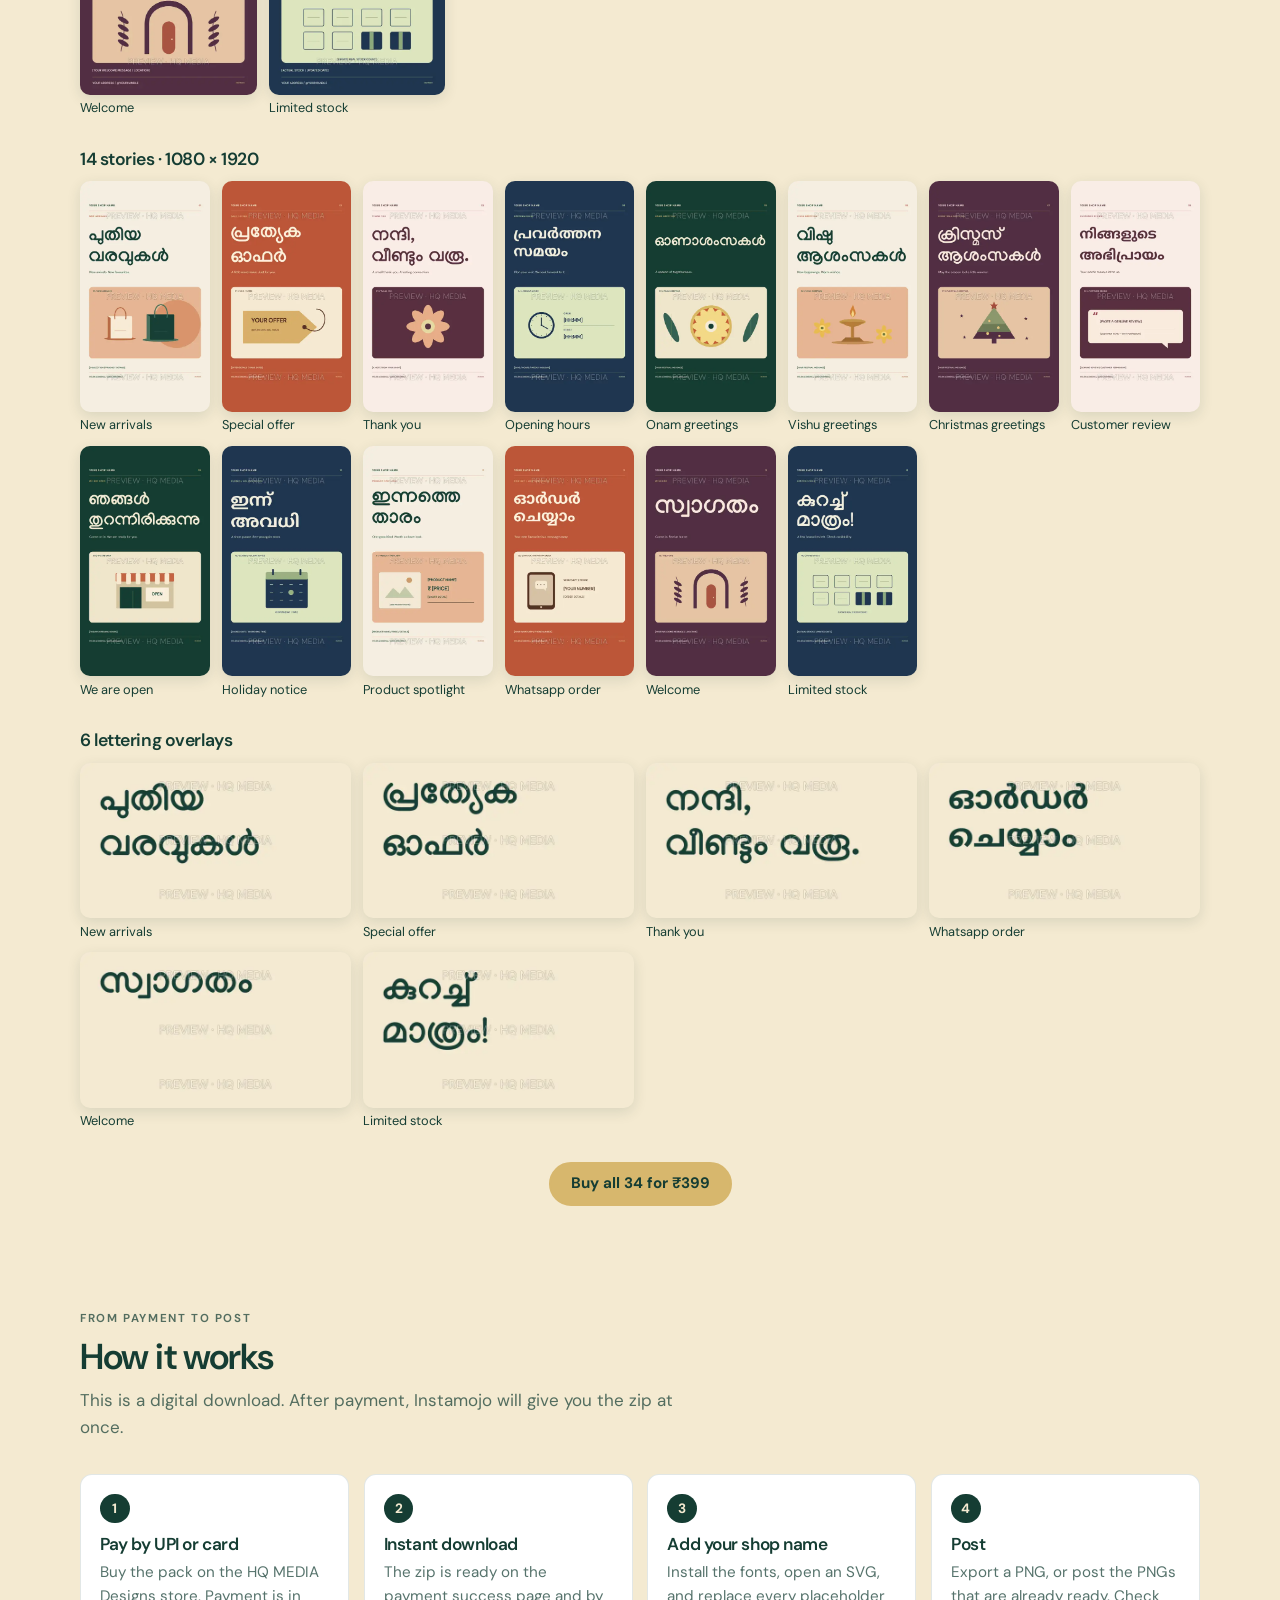
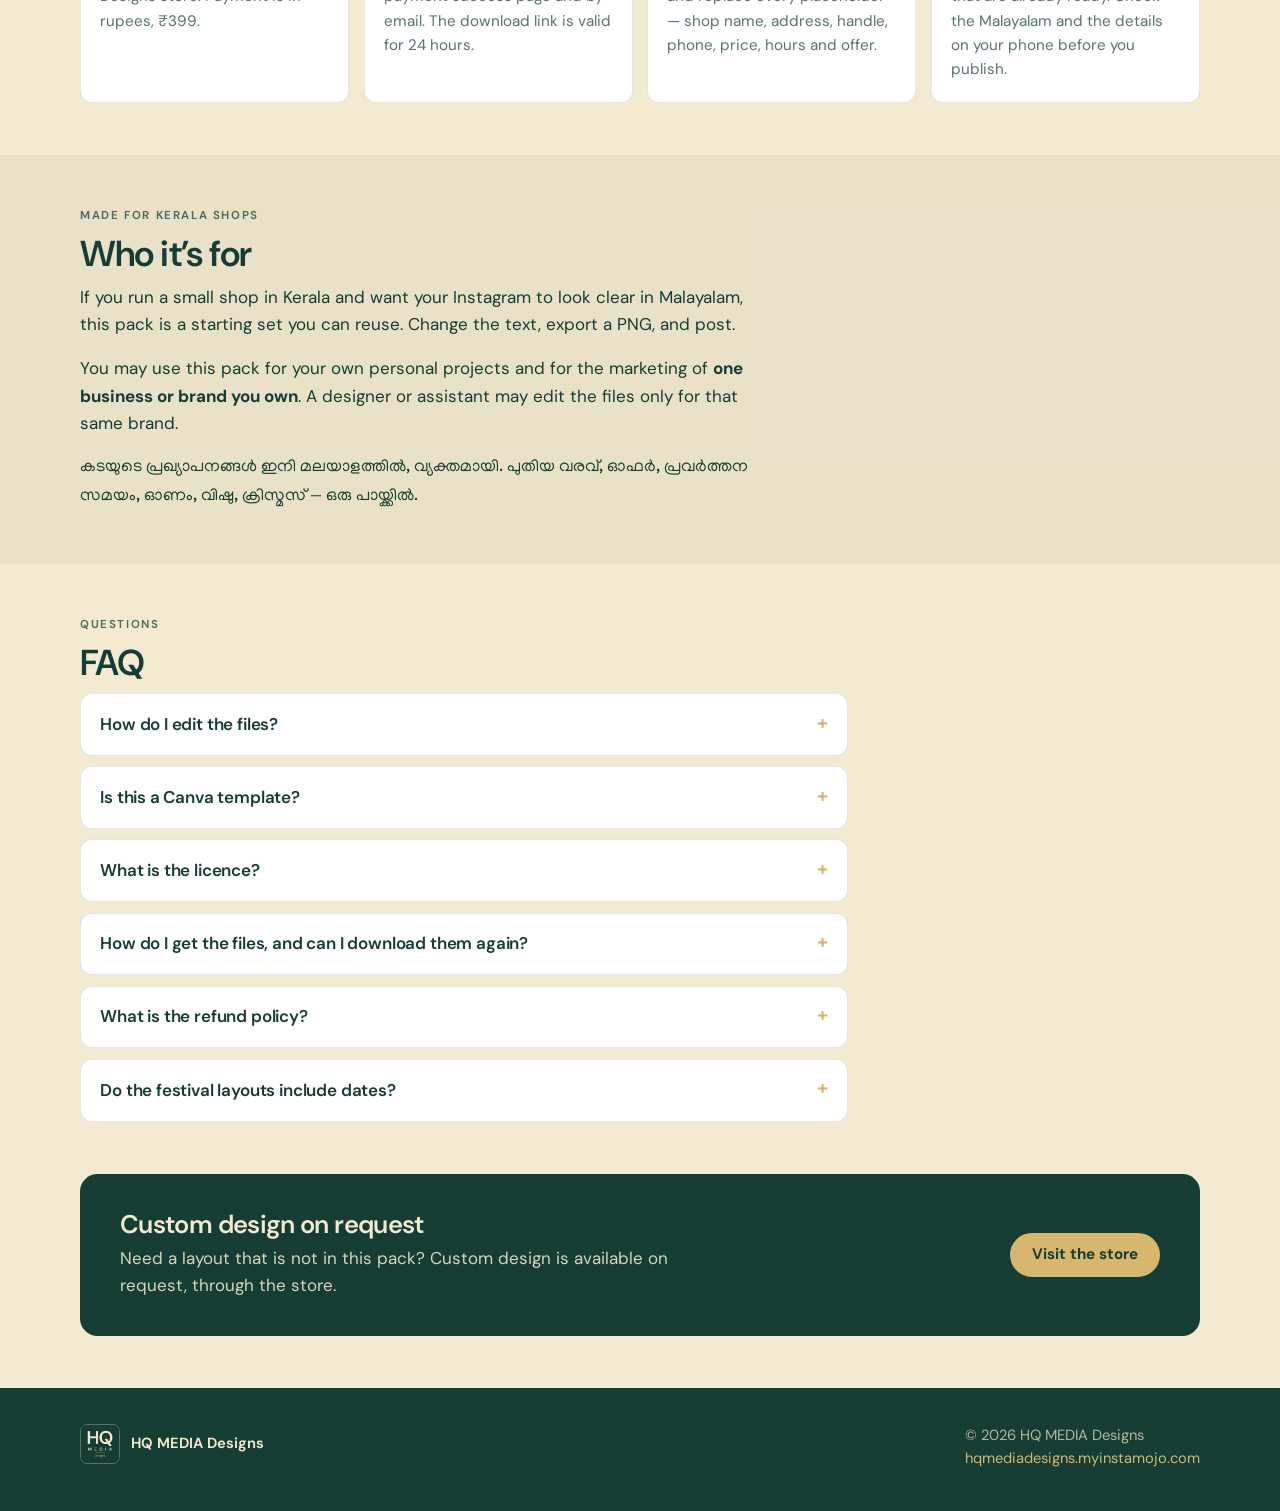
==== commit e44b79d0: "Add all-templates gallery; link Buy buttons to product" ====
--- a/index.html
+++ b/index.html
@@ -66,6 +66,7 @@
       <nav class="nav" aria-label="Page">
         <a href="#included">What’s included</a>
         <a href="#preview">Preview</a>
+        <a href="#all-templates">All designs</a>
         <a href="#how">How it works</a>
         <a href="#faq">FAQ</a>
       </nav>
@@ -193,6 +194,58 @@
             </figure>
           </a>
         </div>
+      </div>
+    </section>
+
+    <section class="section" id="all-templates">
+      <div class="wrap">
+        <p class="section-kicker">Every template</p>
+        <h2>See all 34 designs</h2>
+        <p class="section-intro">All 14 feed posts, 14 stories and 6 lettering overlays in the pack. Tap any one to see it larger. Previews are watermarked; your download has clean, full-size files.</p>
+        <h3 class="all-h">14 feed posts · 1080 × 1350</h3>
+        <div class="all-grid all-feed">
+          <a class="all-item" href="assets/t/feed-01-new-arrivals.webp" data-lightbox data-caption="New arrivals"><img src="assets/t/feed-01-new-arrivals.webp" width="540" height="675" loading="lazy" alt="New arrivals template preview"><span>New arrivals</span></a>
+          <a class="all-item" href="assets/t/feed-02-special-offer.webp" data-lightbox data-caption="Special offer"><img src="assets/t/feed-02-special-offer.webp" width="540" height="675" loading="lazy" alt="Special offer template preview"><span>Special offer</span></a>
+          <a class="all-item" href="assets/t/feed-03-thank-you.webp" data-lightbox data-caption="Thank you"><img src="assets/t/feed-03-thank-you.webp" width="540" height="675" loading="lazy" alt="Thank you template preview"><span>Thank you</span></a>
+          <a class="all-item" href="assets/t/feed-04-opening-hours.webp" data-lightbox data-caption="Opening hours"><img src="assets/t/feed-04-opening-hours.webp" width="540" height="675" loading="lazy" alt="Opening hours template preview"><span>Opening hours</span></a>
+          <a class="all-item" href="assets/t/feed-05-onam-greetings.webp" data-lightbox data-caption="Onam greetings"><img src="assets/t/feed-05-onam-greetings.webp" width="540" height="675" loading="lazy" alt="Onam greetings template preview"><span>Onam greetings</span></a>
+          <a class="all-item" href="assets/t/feed-06-vishu-greetings.webp" data-lightbox data-caption="Vishu greetings"><img src="assets/t/feed-06-vishu-greetings.webp" width="540" height="675" loading="lazy" alt="Vishu greetings template preview"><span>Vishu greetings</span></a>
+          <a class="all-item" href="assets/t/feed-07-christmas-greetings.webp" data-lightbox data-caption="Christmas greetings"><img src="assets/t/feed-07-christmas-greetings.webp" width="540" height="675" loading="lazy" alt="Christmas greetings template preview"><span>Christmas greetings</span></a>
+          <a class="all-item" href="assets/t/feed-08-customer-review.webp" data-lightbox data-caption="Customer review"><img src="assets/t/feed-08-customer-review.webp" width="540" height="675" loading="lazy" alt="Customer review template preview"><span>Customer review</span></a>
+          <a class="all-item" href="assets/t/feed-09-we-are-open.webp" data-lightbox data-caption="We are open"><img src="assets/t/feed-09-we-are-open.webp" width="540" height="675" loading="lazy" alt="We are open template preview"><span>We are open</span></a>
+          <a class="all-item" href="assets/t/feed-10-holiday-notice.webp" data-lightbox data-caption="Holiday notice"><img src="assets/t/feed-10-holiday-notice.webp" width="540" height="675" loading="lazy" alt="Holiday notice template preview"><span>Holiday notice</span></a>
+          <a class="all-item" href="assets/t/feed-11-product-spotlight.webp" data-lightbox data-caption="Product spotlight"><img src="assets/t/feed-11-product-spotlight.webp" width="540" height="675" loading="lazy" alt="Product spotlight template preview"><span>Product spotlight</span></a>
+          <a class="all-item" href="assets/t/feed-12-whatsapp-order.webp" data-lightbox data-caption="Whatsapp order"><img src="assets/t/feed-12-whatsapp-order.webp" width="540" height="675" loading="lazy" alt="Whatsapp order template preview"><span>Whatsapp order</span></a>
+          <a class="all-item" href="assets/t/feed-13-welcome.webp" data-lightbox data-caption="Welcome"><img src="assets/t/feed-13-welcome.webp" width="540" height="675" loading="lazy" alt="Welcome template preview"><span>Welcome</span></a>
+          <a class="all-item" href="assets/t/feed-14-limited-stock.webp" data-lightbox data-caption="Limited stock"><img src="assets/t/feed-14-limited-stock.webp" width="540" height="675" loading="lazy" alt="Limited stock template preview"><span>Limited stock</span></a>
+        </div>
+        <h3 class="all-h">14 stories · 1080 × 1920</h3>
+        <div class="all-grid all-stories">
+          <a class="all-item" href="assets/t/stories-01-new-arrivals.webp" data-lightbox data-caption="New arrivals"><img src="assets/t/stories-01-new-arrivals.webp" width="420" height="747" loading="lazy" alt="New arrivals template preview"><span>New arrivals</span></a>
+          <a class="all-item" href="assets/t/stories-02-special-offer.webp" data-lightbox data-caption="Special offer"><img src="assets/t/stories-02-special-offer.webp" width="420" height="747" loading="lazy" alt="Special offer template preview"><span>Special offer</span></a>
+          <a class="all-item" href="assets/t/stories-03-thank-you.webp" data-lightbox data-caption="Thank you"><img src="assets/t/stories-03-thank-you.webp" width="420" height="747" loading="lazy" alt="Thank you template preview"><span>Thank you</span></a>
+          <a class="all-item" href="assets/t/stories-04-opening-hours.webp" data-lightbox data-caption="Opening hours"><img src="assets/t/stories-04-opening-hours.webp" width="420" height="747" loading="lazy" alt="Opening hours template preview"><span>Opening hours</span></a>
+          <a class="all-item" href="assets/t/stories-05-onam-greetings.webp" data-lightbox data-caption="Onam greetings"><img src="assets/t/stories-05-onam-greetings.webp" width="420" height="747" loading="lazy" alt="Onam greetings template preview"><span>Onam greetings</span></a>
+          <a class="all-item" href="assets/t/stories-06-vishu-greetings.webp" data-lightbox data-caption="Vishu greetings"><img src="assets/t/stories-06-vishu-greetings.webp" width="420" height="747" loading="lazy" alt="Vishu greetings template preview"><span>Vishu greetings</span></a>
+          <a class="all-item" href="assets/t/stories-07-christmas-greetings.webp" data-lightbox data-caption="Christmas greetings"><img src="assets/t/stories-07-christmas-greetings.webp" width="420" height="747" loading="lazy" alt="Christmas greetings template preview"><span>Christmas greetings</span></a>
+          <a class="all-item" href="assets/t/stories-08-customer-review.webp" data-lightbox data-caption="Customer review"><img src="assets/t/stories-08-customer-review.webp" width="420" height="747" loading="lazy" alt="Customer review template preview"><span>Customer review</span></a>
+          <a class="all-item" href="assets/t/stories-09-we-are-open.webp" data-lightbox data-caption="We are open"><img src="assets/t/stories-09-we-are-open.webp" width="420" height="747" loading="lazy" alt="We are open template preview"><span>We are open</span></a>
+          <a class="all-item" href="assets/t/stories-10-holiday-notice.webp" data-lightbox data-caption="Holiday notice"><img src="assets/t/stories-10-holiday-notice.webp" width="420" height="747" loading="lazy" alt="Holiday notice template preview"><span>Holiday notice</span></a>
+          <a class="all-item" href="assets/t/stories-11-product-spotlight.webp" data-lightbox data-caption="Product spotlight"><img src="assets/t/stories-11-product-spotlight.webp" width="420" height="747" loading="lazy" alt="Product spotlight template preview"><span>Product spotlight</span></a>
+          <a class="all-item" href="assets/t/stories-12-whatsapp-order.webp" data-lightbox data-caption="Whatsapp order"><img src="assets/t/stories-12-whatsapp-order.webp" width="420" height="747" loading="lazy" alt="Whatsapp order template preview"><span>Whatsapp order</span></a>
+          <a class="all-item" href="assets/t/stories-13-welcome.webp" data-lightbox data-caption="Welcome"><img src="assets/t/stories-13-welcome.webp" width="420" height="747" loading="lazy" alt="Welcome template preview"><span>Welcome</span></a>
+          <a class="all-item" href="assets/t/stories-14-limited-stock.webp" data-lightbox data-caption="Limited stock"><img src="assets/t/stories-14-limited-stock.webp" width="420" height="747" loading="lazy" alt="Limited stock template preview"><span>Limited stock</span></a>
+        </div>
+        <h3 class="all-h">6 lettering overlays</h3>
+        <div class="all-grid all-lettering">
+          <a class="all-item" href="assets/t/lettering-01-new-arrivals.webp" data-lightbox data-caption="New arrivals"><img src="assets/t/lettering-01-new-arrivals.webp" width="600" height="344" loading="lazy" alt="New arrivals template preview"><span>New arrivals</span></a>
+          <a class="all-item" href="assets/t/lettering-02-special-offer.webp" data-lightbox data-caption="Special offer"><img src="assets/t/lettering-02-special-offer.webp" width="600" height="344" loading="lazy" alt="Special offer template preview"><span>Special offer</span></a>
+          <a class="all-item" href="assets/t/lettering-03-thank-you.webp" data-lightbox data-caption="Thank you"><img src="assets/t/lettering-03-thank-you.webp" width="600" height="344" loading="lazy" alt="Thank you template preview"><span>Thank you</span></a>
+          <a class="all-item" href="assets/t/lettering-12-whatsapp-order.webp" data-lightbox data-caption="Whatsapp order"><img src="assets/t/lettering-12-whatsapp-order.webp" width="600" height="344" loading="lazy" alt="Whatsapp order template preview"><span>Whatsapp order</span></a>
+          <a class="all-item" href="assets/t/lettering-13-welcome.webp" data-lightbox data-caption="Welcome"><img src="assets/t/lettering-13-welcome.webp" width="600" height="344" loading="lazy" alt="Welcome template preview"><span>Welcome</span></a>
+          <a class="all-item" href="assets/t/lettering-14-limited-stock.webp" data-lightbox data-caption="Limited stock"><img src="assets/t/lettering-14-limited-stock.webp" width="600" height="344" loading="lazy" alt="Limited stock template preview"><span>Limited stock</span></a>
+        </div>
+        <p class="all-cta"><a class="btn" data-store-link href="https://hqmediadesigns.myinstamojo.com">Buy all 34 for ₹399</a></p>
       </div>
     </section>
 
--- a/style.css
+++ b/style.css
@@ -642,3 +642,15 @@
   html { scroll-behavior: auto; }
   .btn { transition: none; }
 }
+
+/* All templates gallery */
+.all-h{margin:2rem 0 .75rem;font-size:1.1rem;color:#153D33}
+.all-grid{display:grid;gap:.75rem;grid-template-columns:repeat(auto-fill,minmax(150px,1fr))}
+.all-stories{grid-template-columns:repeat(auto-fill,minmax(120px,1fr))}
+.all-lettering{grid-template-columns:repeat(auto-fill,minmax(220px,1fr))}
+.all-item{display:block;text-decoration:none;color:#153D33;font-size:.8rem}
+.all-item img{width:100%;height:auto;display:block;border-radius:10px;box-shadow:0 4px 14px rgba(21,61,51,.12);background:#F4EAD1}
+.all-item span{display:block;margin-top:.35rem;line-height:1.3}
+.all-item:hover img{transform:translateY(-2px);transition:transform .2s}
+.all-cta{text-align:center;margin-top:2rem}
+@media (max-width:480px){.all-grid{grid-template-columns:1fr 1fr}.all-stories{grid-template-columns:1fr 1fr 1fr}.all-lettering{grid-template-columns:1fr}}
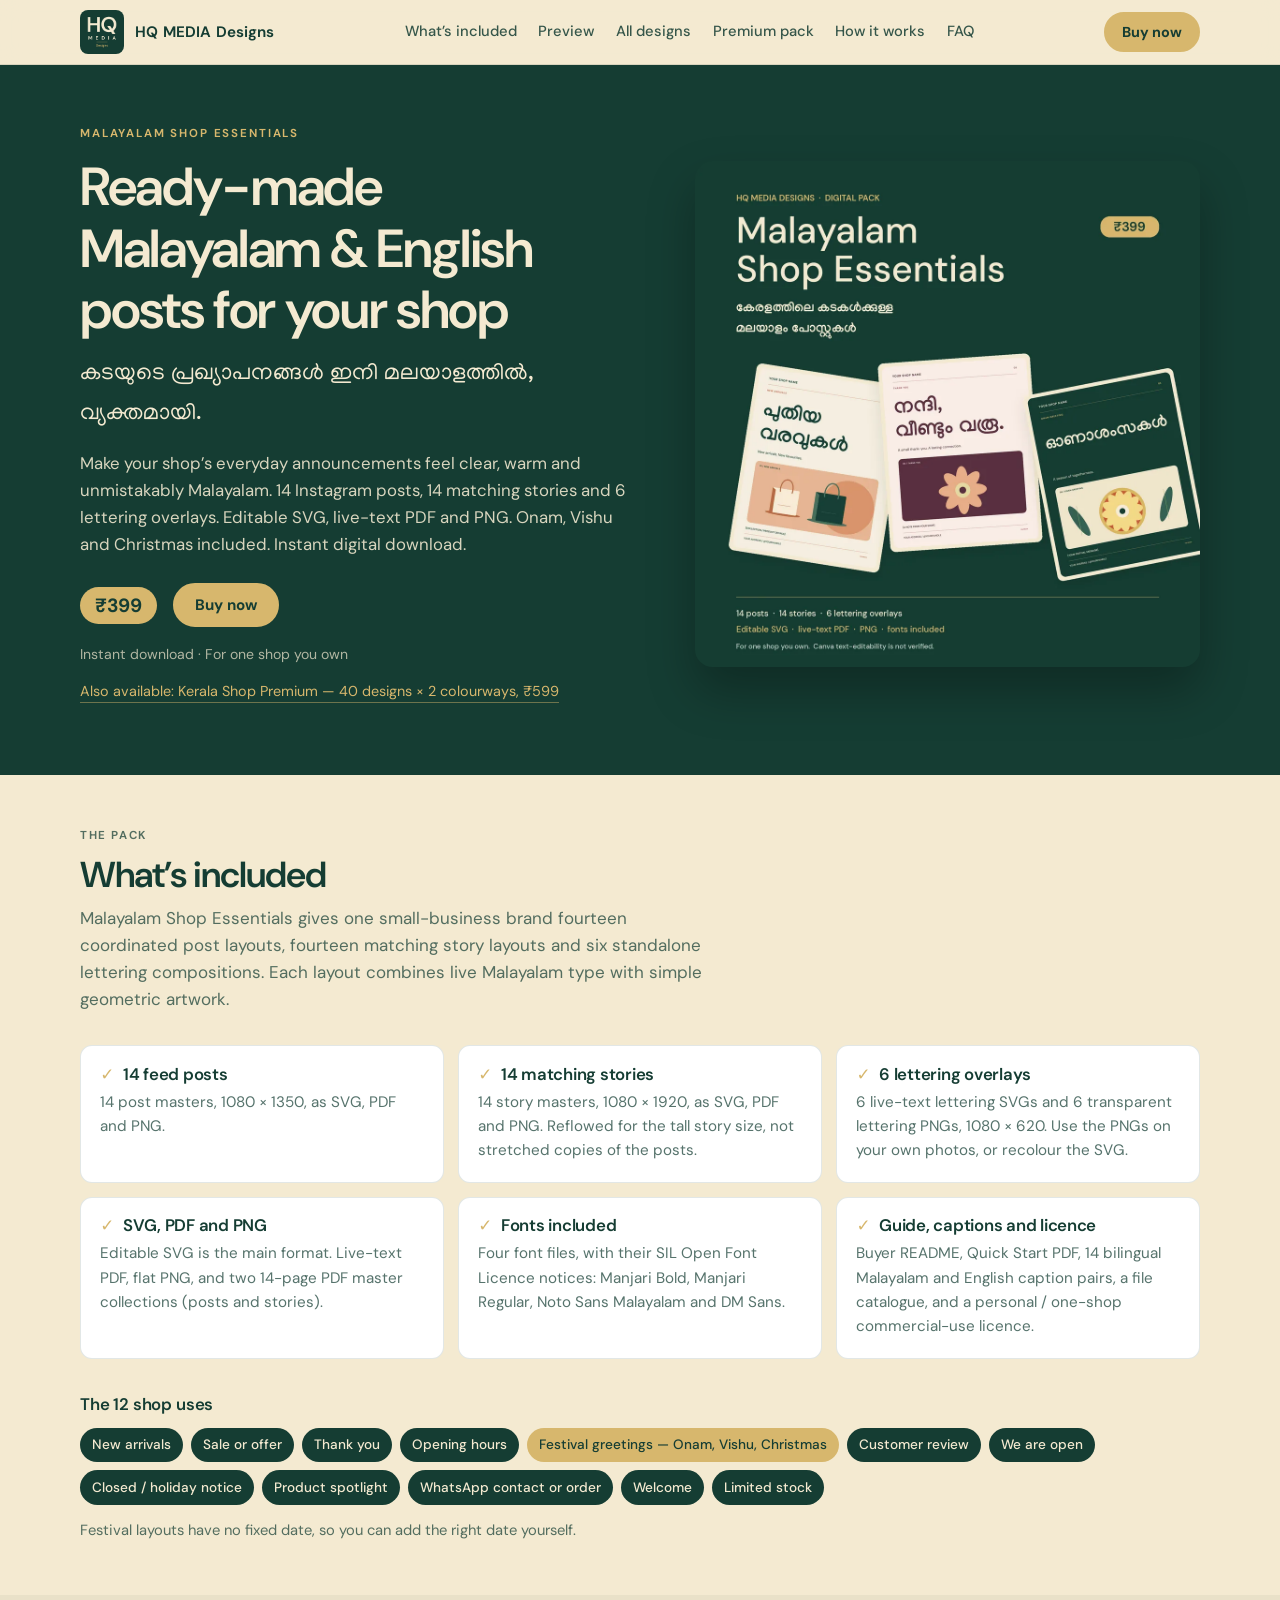
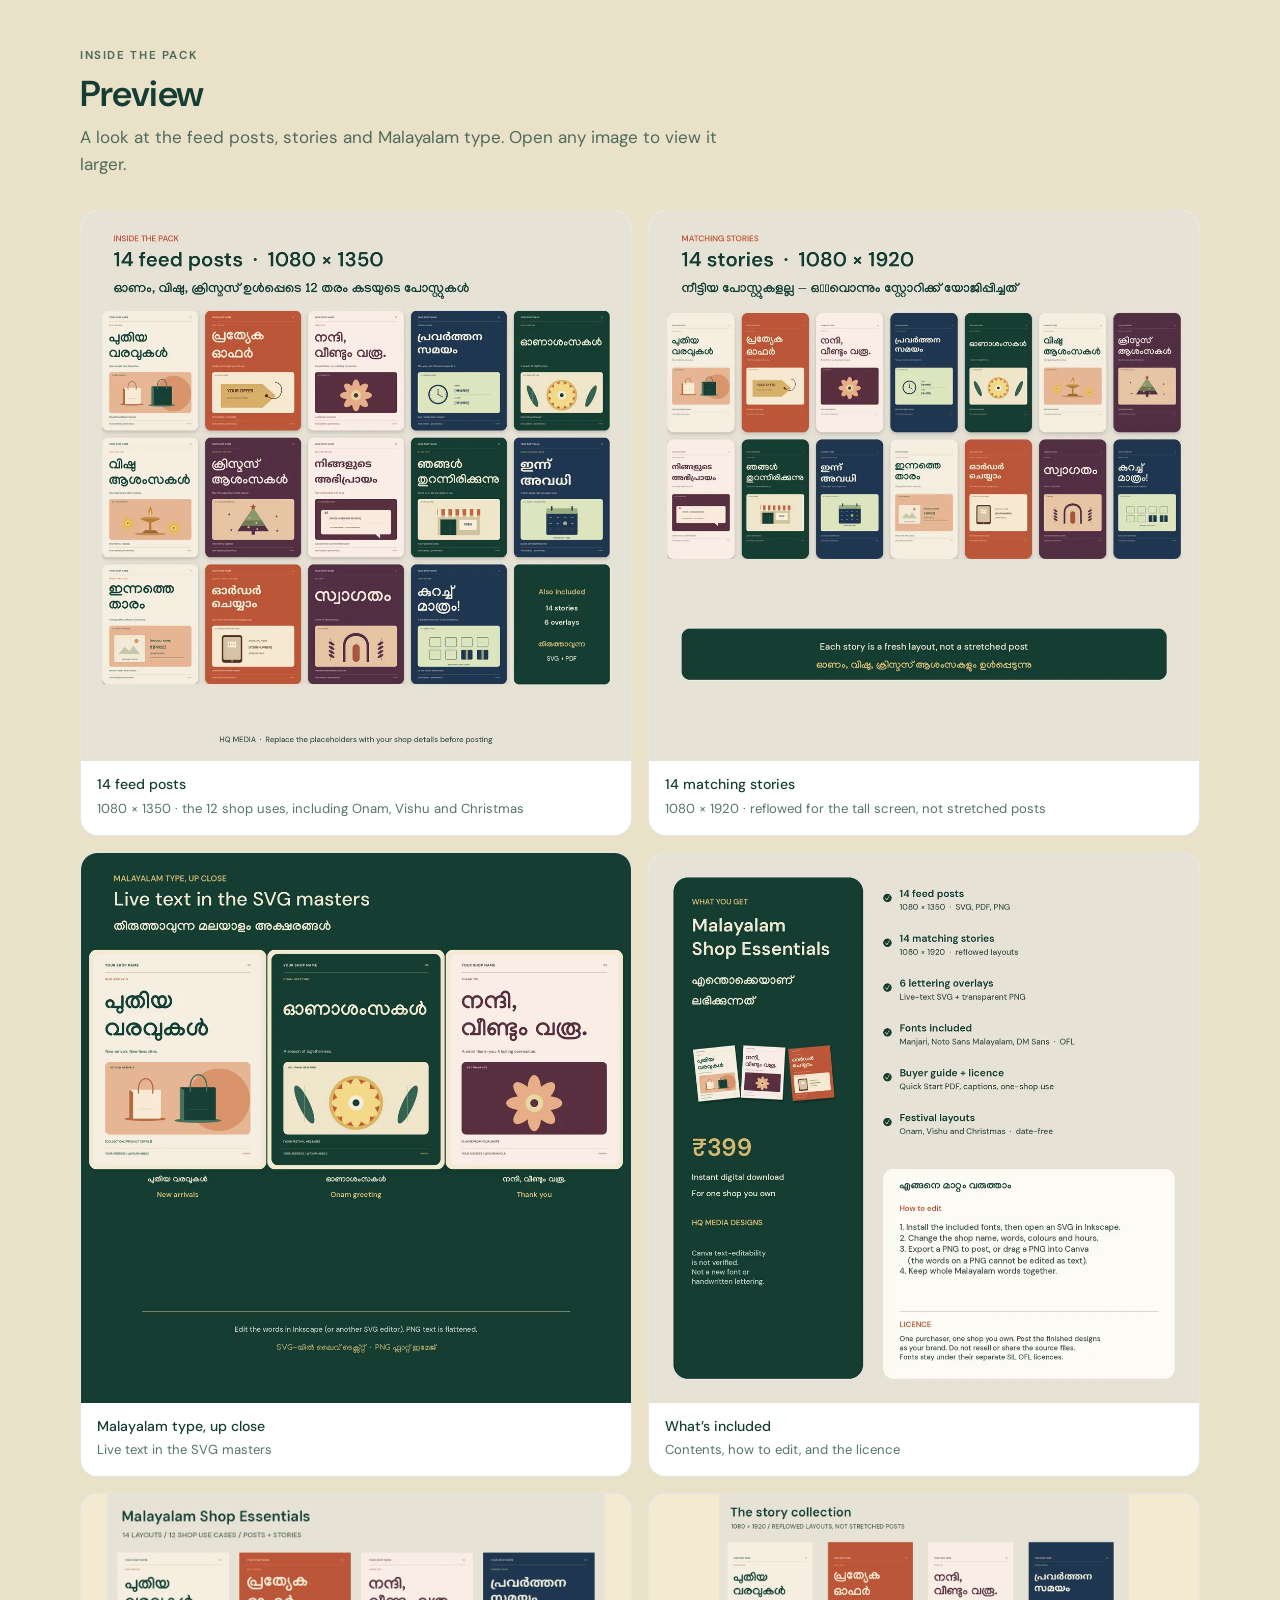
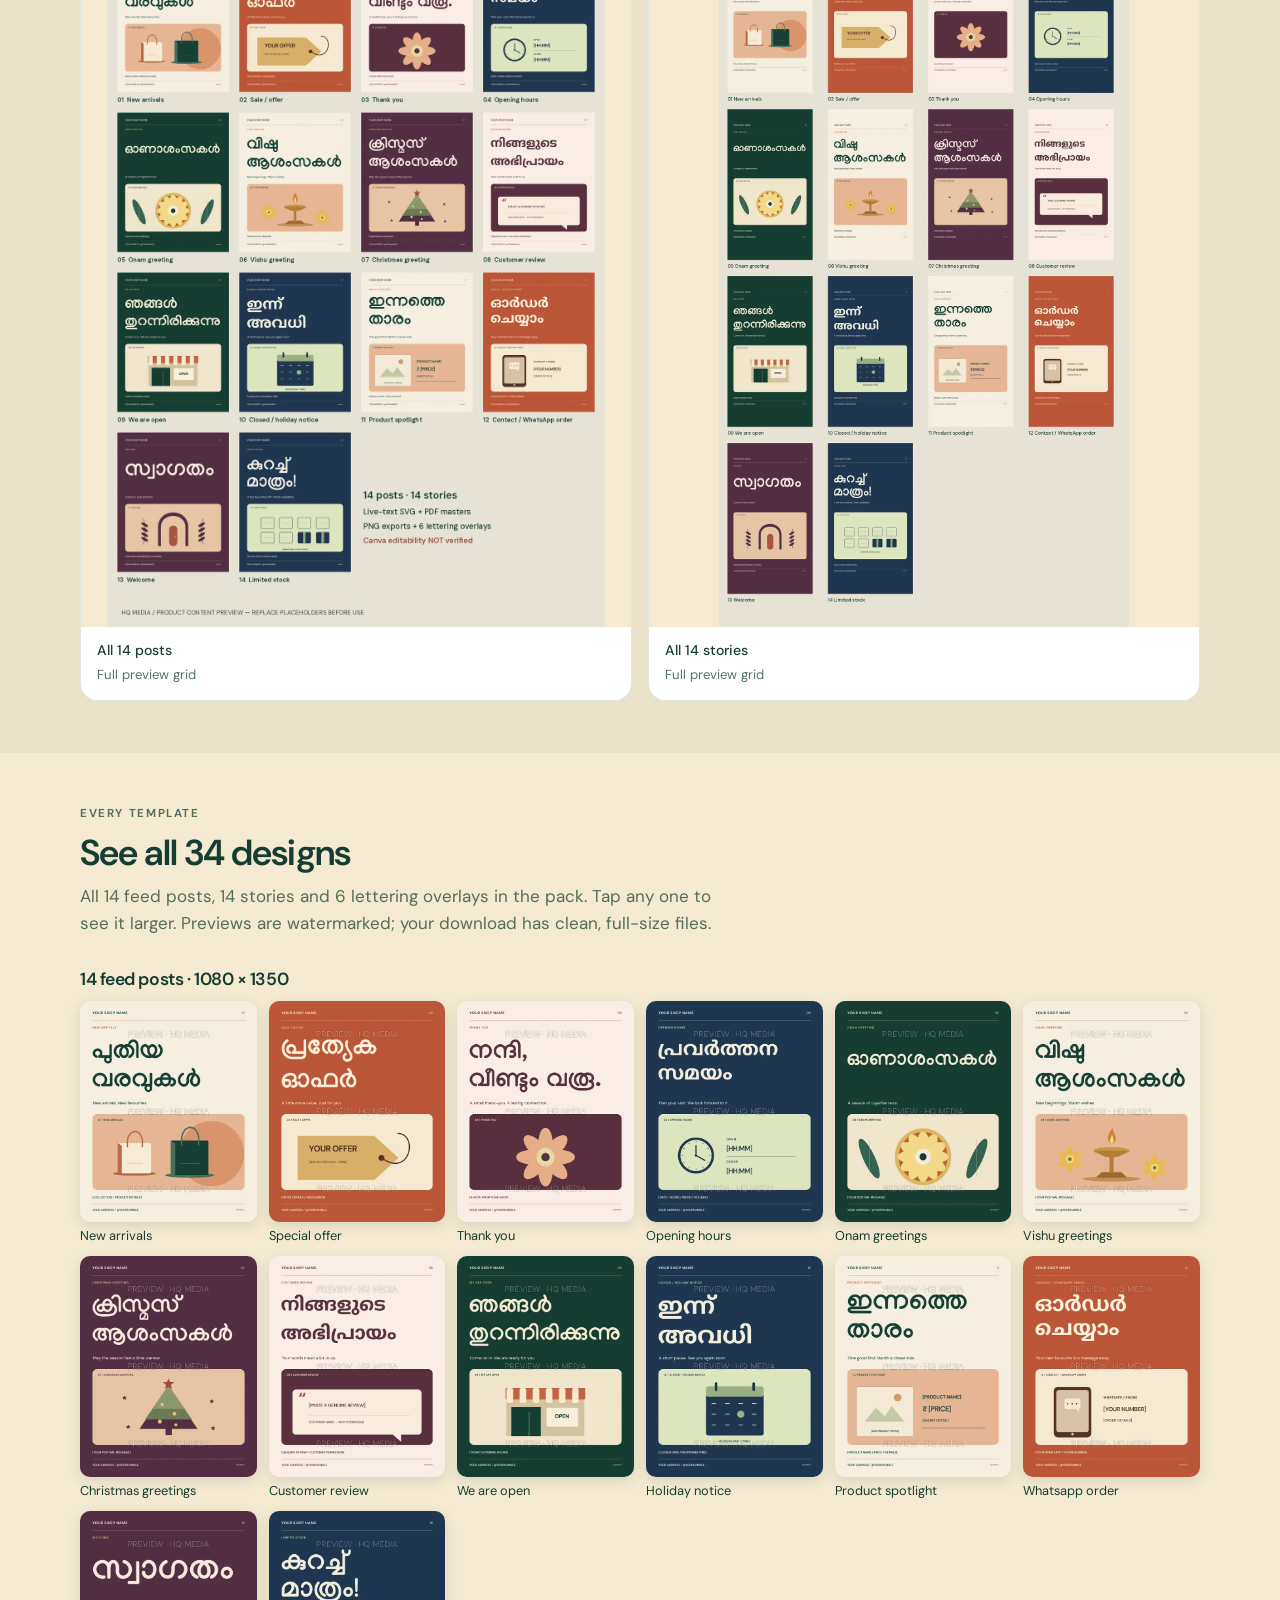
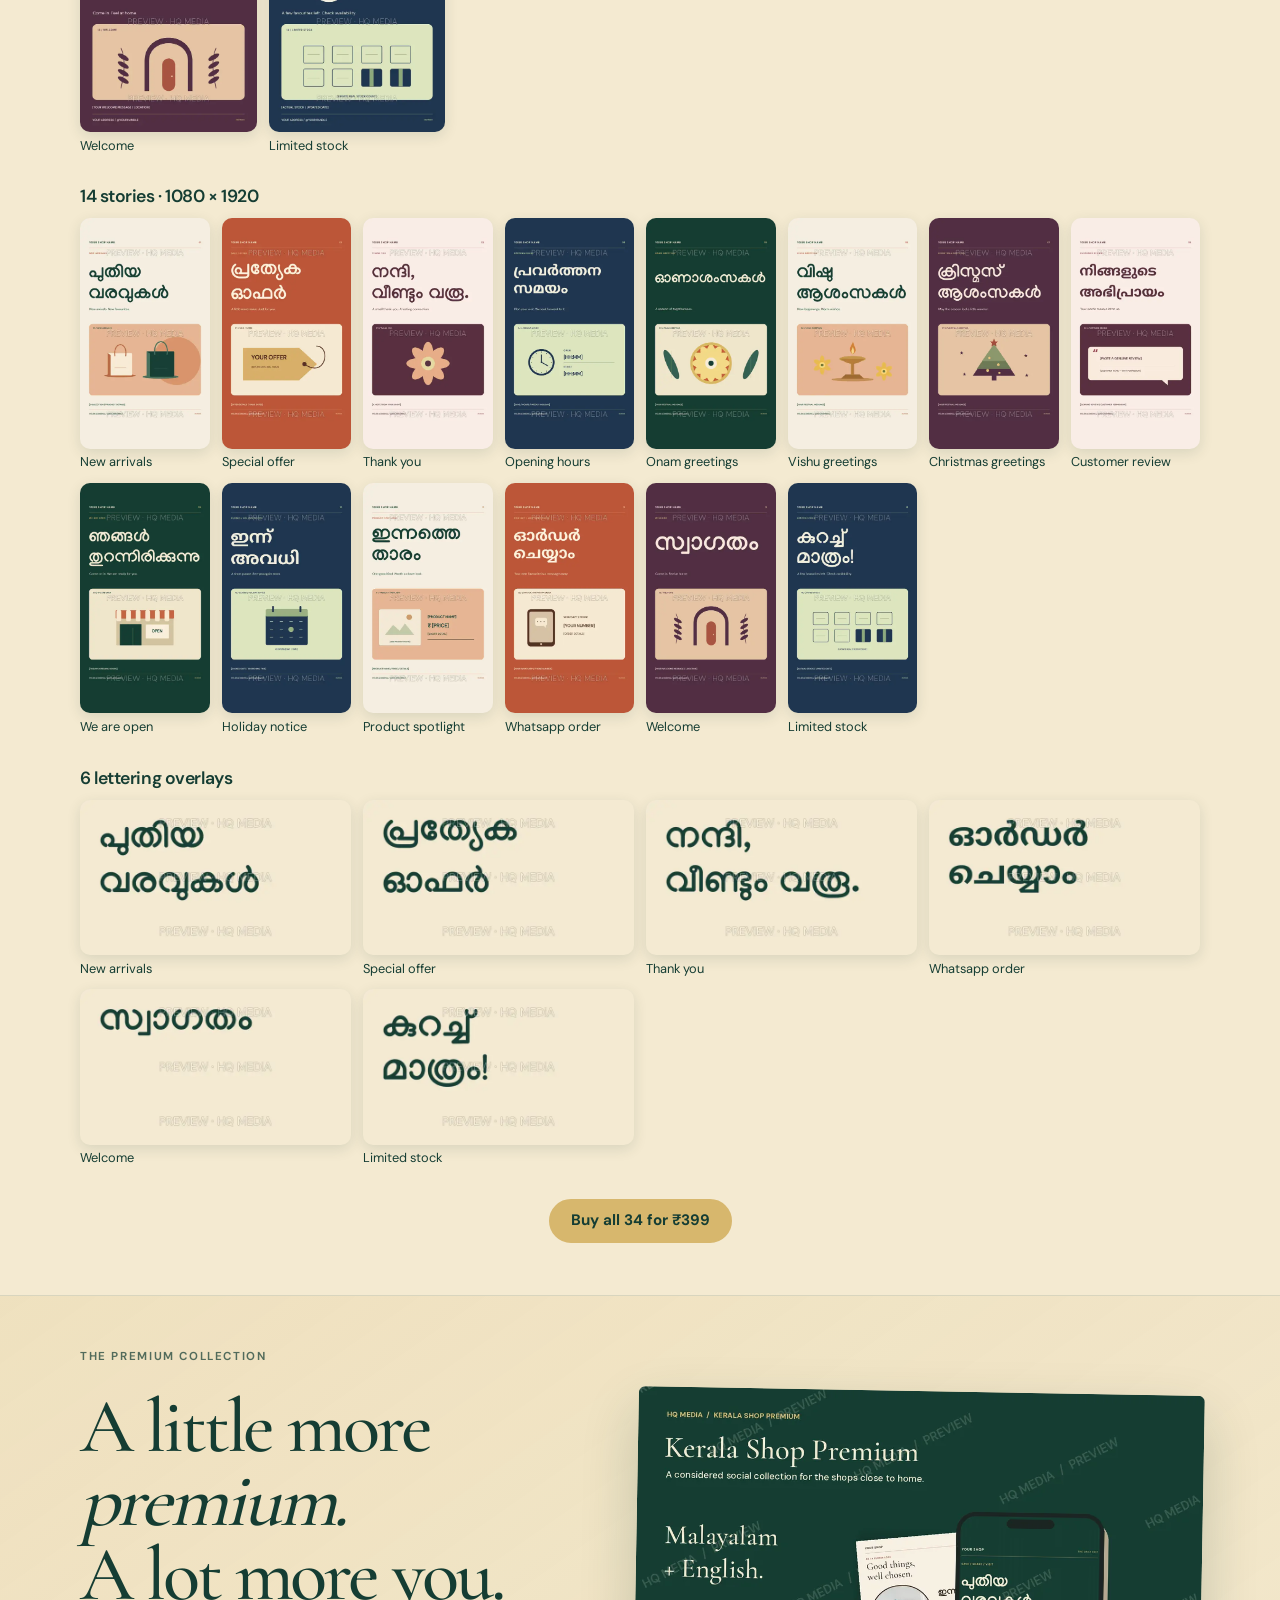
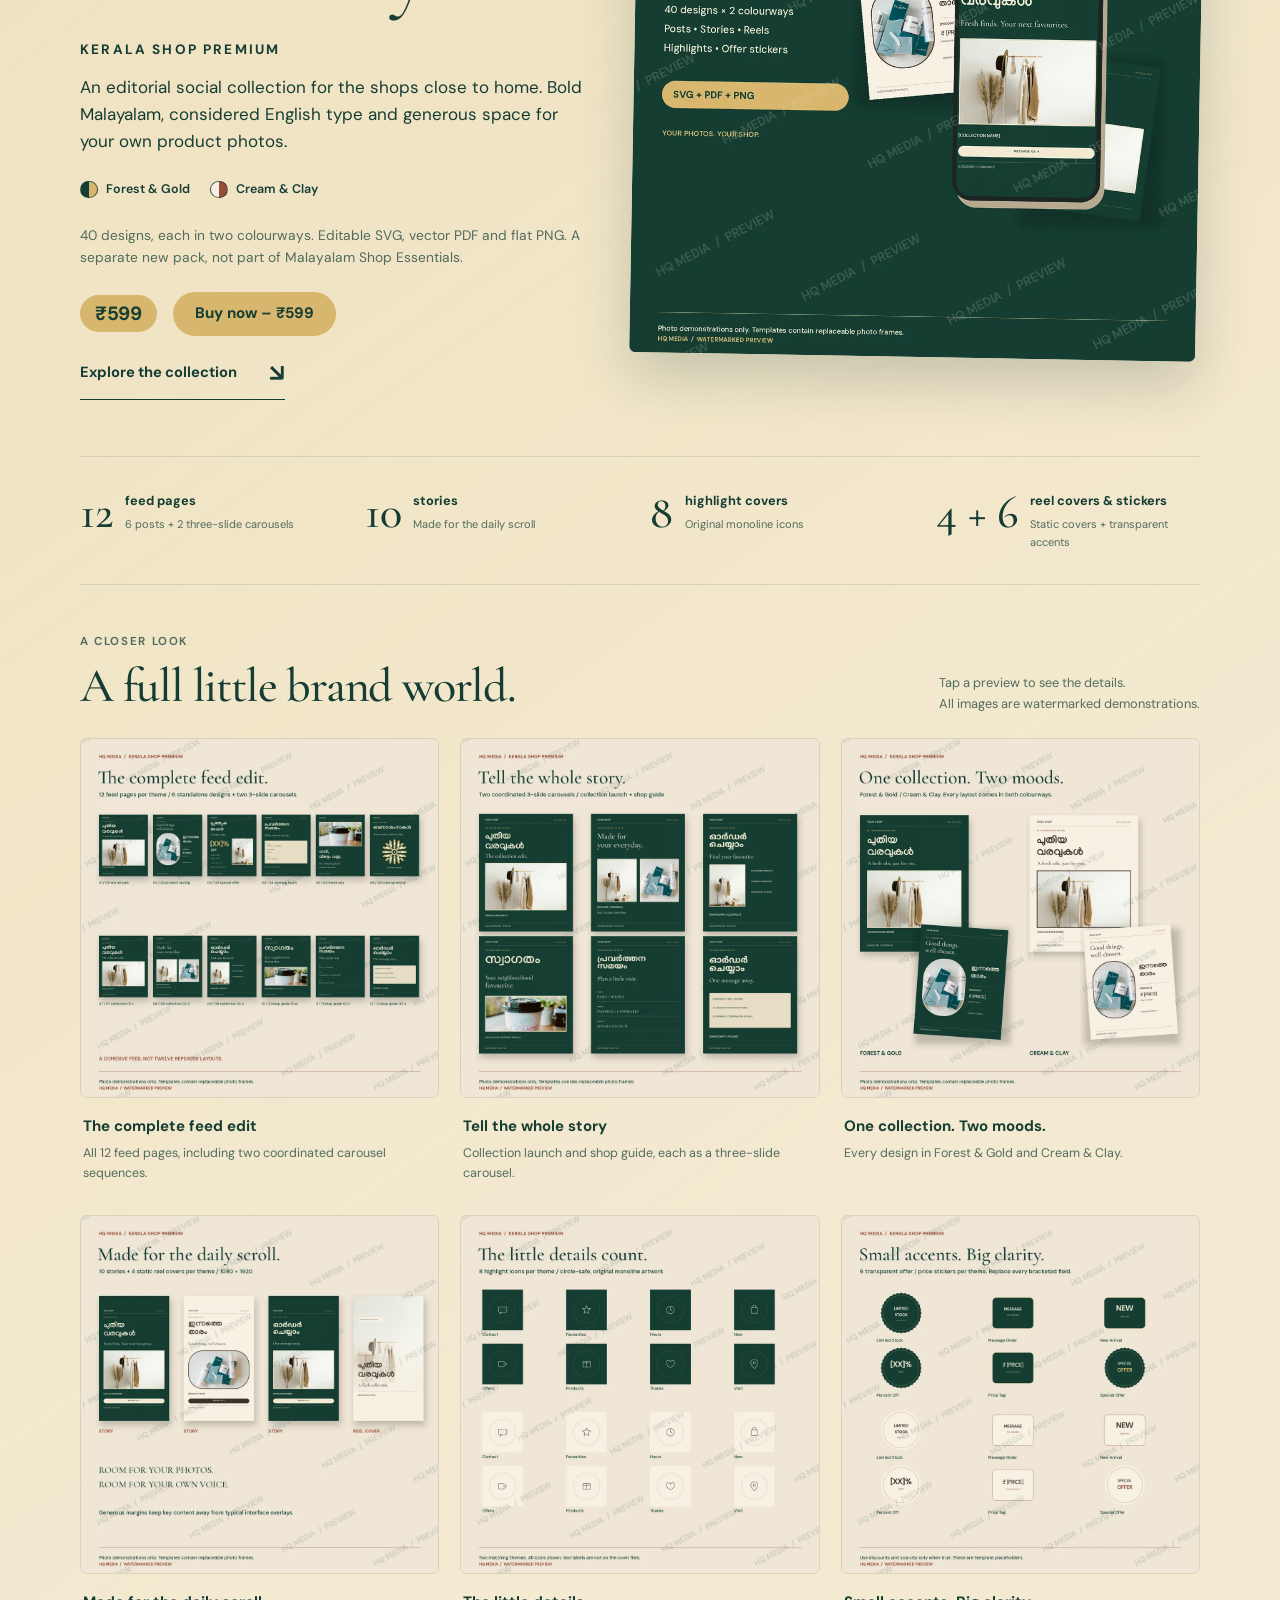
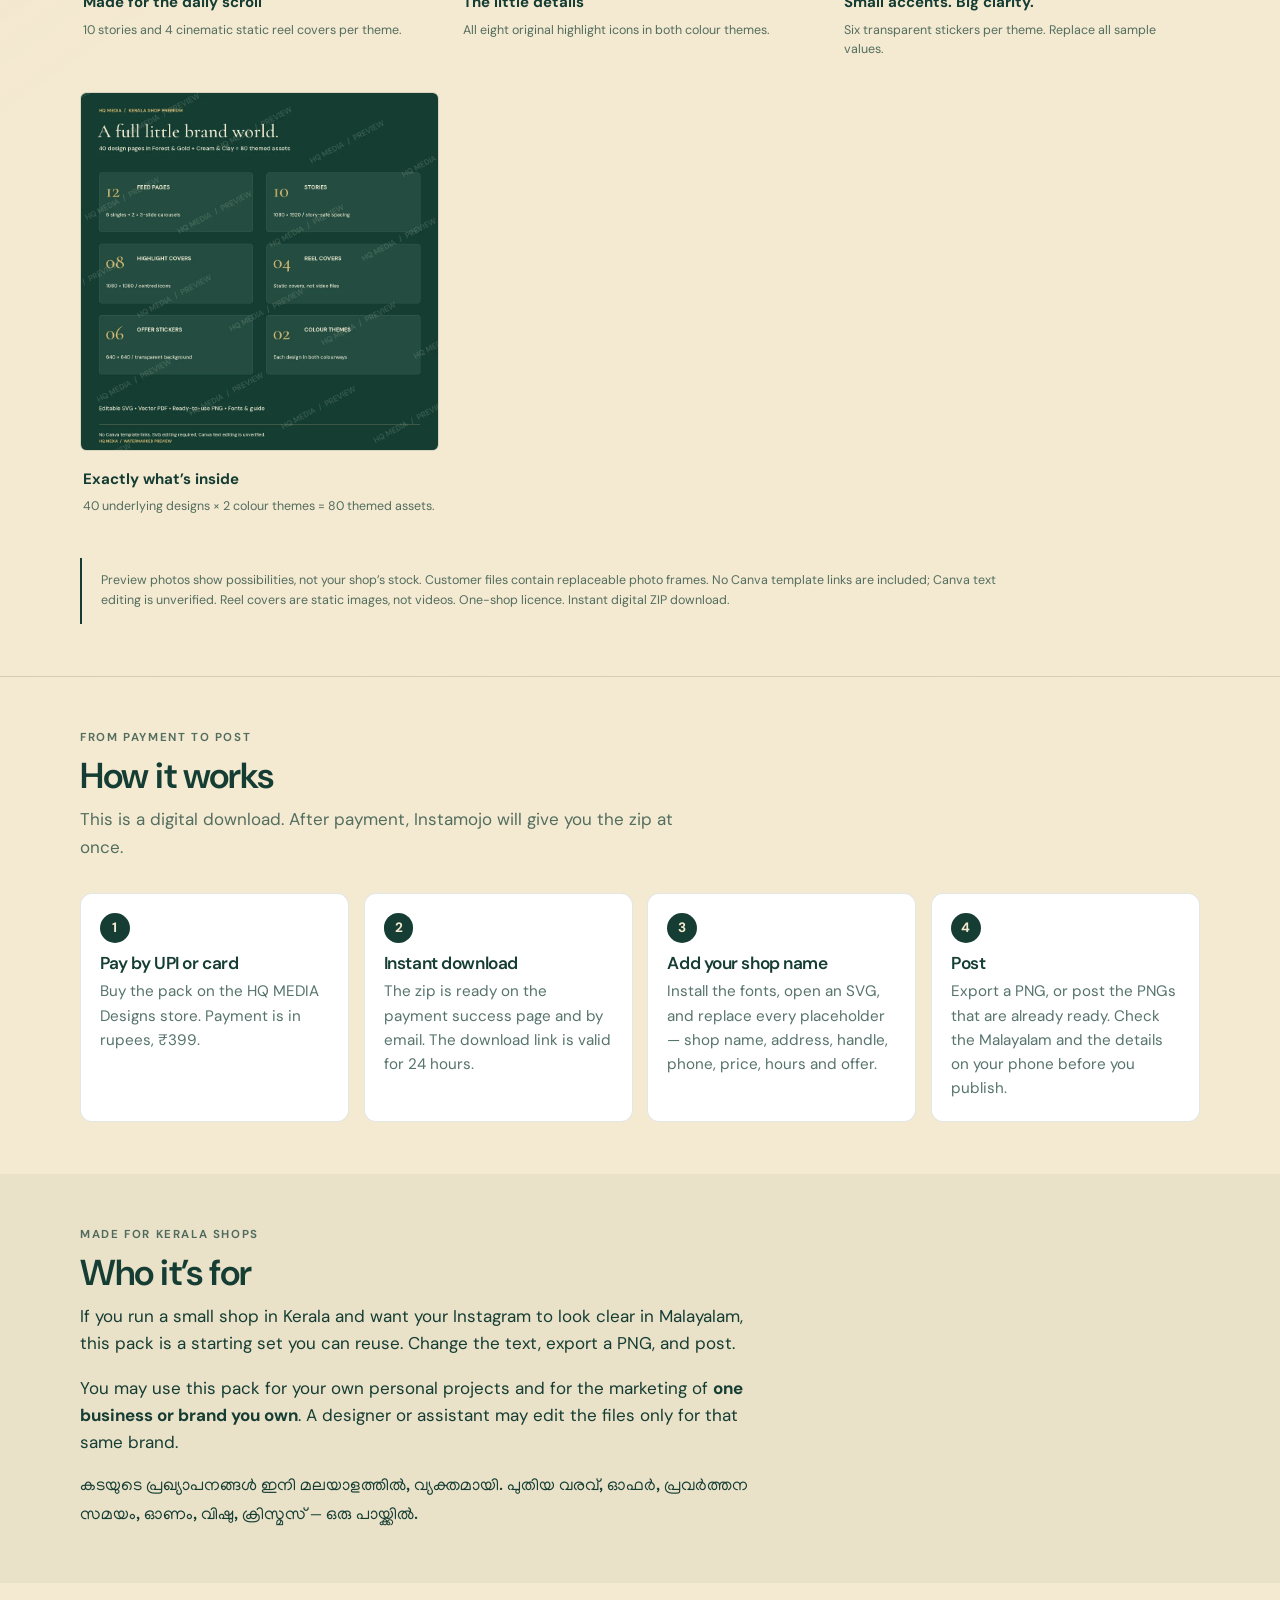
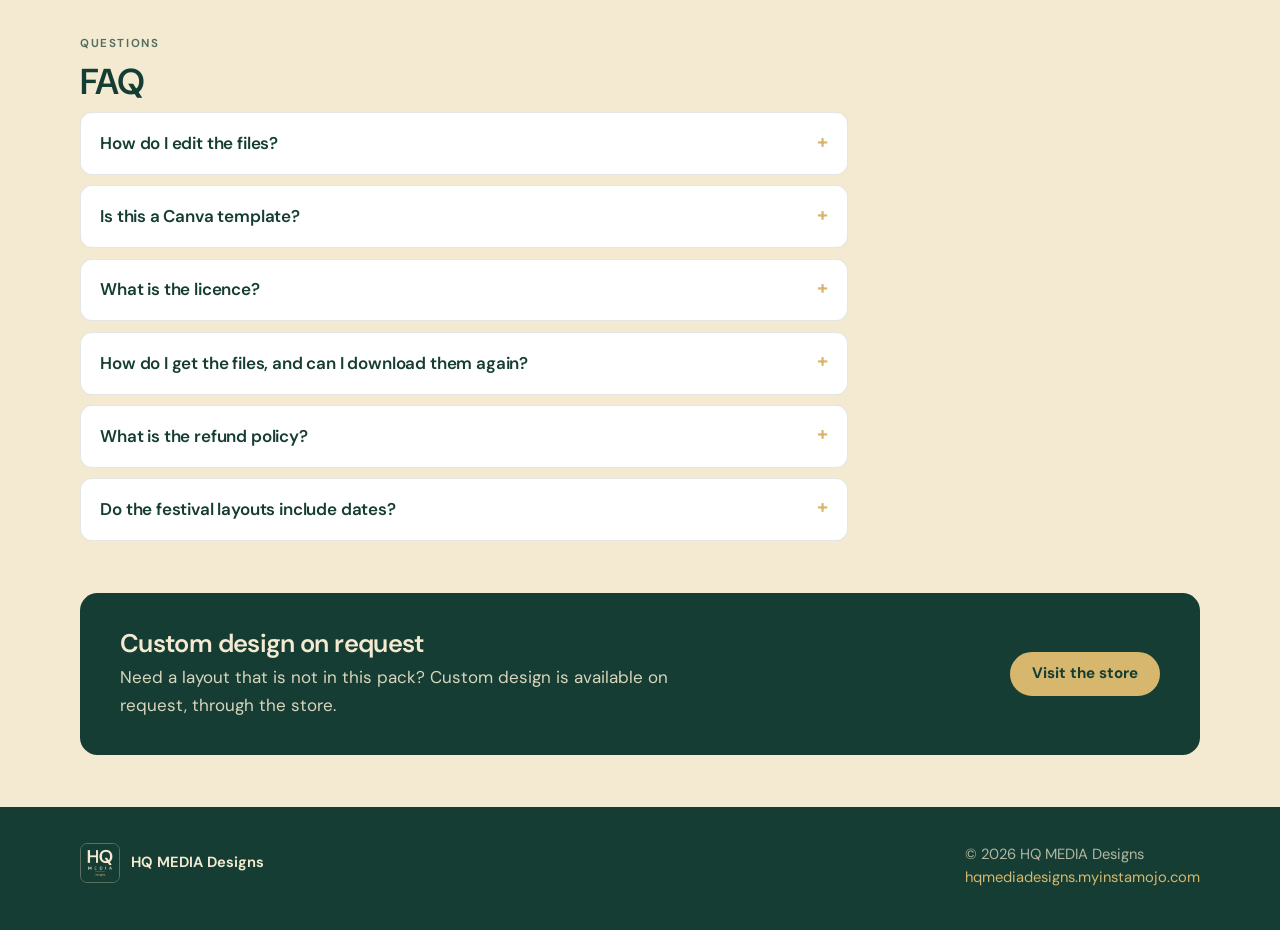
==== commit ed287ef8: "Add Kerala Shop Premium (₹599) section with buy link" ====
--- a/index.html
+++ b/index.html
@@ -67,6 +67,7 @@
         <a href="#included">What’s included</a>
         <a href="#preview">Preview</a>
         <a href="#all-templates">All designs</a>
+        <a href="#premium-pack">Premium pack</a>
         <a href="#how">How it works</a>
         <a href="#faq">FAQ</a>
       </nav>
@@ -89,6 +90,7 @@
             <a class="btn" data-store-link href="https://hqmediadesigns.myinstamojo.com">Buy now</a>
           </div>
           <p class="hero-note">Instant download · For one shop you own</p>
+          <p class="hero-also"><a href="#premium-pack">Also available: Kerala Shop Premium — 40 designs × 2 colourways, ₹599</a></p>
         </div>
         <div class="hero-visual">
           <img src="assets/cover.webp" width="1080" height="1080" alt="Malayalam Shop Essentials pack cover, showing three sample shop posts and the price ₹399.">
@@ -246,6 +248,53 @@
           <a class="all-item" href="assets/t/lettering-14-limited-stock.webp" data-lightbox data-caption="Limited stock"><img src="assets/t/lettering-14-limited-stock.webp" width="600" height="344" loading="lazy" alt="Limited stock template preview"><span>Limited stock</span></a>
         </div>
         <p class="all-cta"><a class="btn" data-store-link href="https://hqmediadesigns.myinstamojo.com">Buy all 34 for ₹399</a></p>
+      </div>
+    </section>
+
+    <!-- Kerala Shop Premium: live product section. Buy URL is set via PREMIUM_STORE_URL in script.js. -->
+    <section class="section premium-section" id="premium-pack" aria-labelledby="premium-title">
+      <div class="wrap">
+        <div class="premium-intro">
+          <div class="premium-copy">
+            <p class="section-kicker">The premium collection</p>
+            <h2 id="premium-title">A little more<br><em>premium.</em><br>A lot more you.</h2>
+            <p class="premium-pack-name">Kerala Shop Premium</p>
+            <p>An editorial social collection for the shops close to home. Bold Malayalam, considered English type and generous space for your own product photos.</p>
+            <div class="premium-swatches" aria-label="Two colour themes">
+              <span><i class="swatch-forest" aria-hidden="true"></i> Forest &amp; Gold</span>
+              <span><i class="swatch-clay" aria-hidden="true"></i> Cream &amp; Clay</span>
+            </div>
+            <p class="premium-small">40 designs, each in two colourways. Editable SVG, vector PDF and flat PNG. A separate new pack, not part of Malayalam Shop Essentials.</p>
+            <div class="premium-actions">
+              <span class="price">₹599</span>
+              <a class="btn" data-premium-store-link href="PREMIUM_STORE_URL">Buy now – ₹599</a>
+            </div>
+            <a class="premium-jump" href="#premium-gallery">Explore the collection <span aria-hidden="true">↘</span></a>
+          </div>
+          <a class="premium-hero" href="assets/premium/01-hero-phone.webp" data-lightbox data-caption="Kerala Shop Premium. Demo photos; replaceable photo frames in the pack.">
+            <img src="assets/premium/01-hero-phone.webp" width="1000" height="1000" loading="lazy" alt="Phone mockup and editorial shop templates in deep green and cream. Kerala Shop Premium, ₹599.">
+          </a>
+        </div>
+        <ul class="premium-counts" aria-label="Contents per colour theme">
+          <li><strong>12</strong><span>feed pages<small>6 posts + 2 three-slide carousels</small></span></li>
+          <li><strong>10</strong><span>stories<small>Made for the daily scroll</small></span></li>
+          <li><strong>8</strong><span>highlight covers<small>Original monoline icons</small></span></li>
+          <li><strong>4 + 6</strong><span>reel covers &amp; stickers<small>Static covers + transparent accents</small></span></li>
+        </ul>
+        <div class="premium-gallery-heading" id="premium-gallery">
+          <div><p class="section-kicker">A closer look</p><h3>A full little brand world.</h3></div>
+          <p>Tap a preview to see the details.<br>All images are watermarked demonstrations.</p>
+        </div>
+        <div class="premium-gallery">
+          <figure class="premium-card"><a href="assets/premium/02-full-feed-grid.webp" data-lightbox data-caption="The complete feed edit — Kerala Shop Premium."><img src="assets/premium/02-full-feed-grid.webp" width="1000" height="1000" loading="lazy" alt="All 12 feed pages, including two coordinated carousel sequences. Watermarked preview."></a><figcaption><h4>The complete feed edit</h4><p>All 12 feed pages, including two coordinated carousel sequences.</p></figcaption></figure>
+          <figure class="premium-card"><a href="assets/premium/03-carousel-showcase.webp" data-lightbox data-caption="Tell the whole story — Kerala Shop Premium."><img src="assets/premium/03-carousel-showcase.webp" width="1000" height="1000" loading="lazy" alt="Collection launch and shop guide, each as a three-slide carousel. Watermarked preview."></a><figcaption><h4>Tell the whole story</h4><p>Collection launch and shop guide, each as a three-slide carousel.</p></figcaption></figure>
+          <figure class="premium-card"><a href="assets/premium/07-two-colour-themes.webp" data-lightbox data-caption="One collection. Two moods. — Kerala Shop Premium."><img src="assets/premium/07-two-colour-themes.webp" width="1000" height="1000" loading="lazy" alt="Every design in Forest &amp; Gold and Cream &amp; Clay. Watermarked preview."></a><figcaption><h4>One collection. Two moods.</h4><p>Every design in Forest &amp; Gold and Cream &amp; Clay.</p></figcaption></figure>
+          <figure class="premium-card"><a href="assets/premium/08-stories-and-reels.webp" data-lightbox data-caption="Made for the daily scroll — Kerala Shop Premium."><img src="assets/premium/08-stories-and-reels.webp" width="1000" height="1000" loading="lazy" alt="10 stories and 4 cinematic static reel covers per theme. Watermarked preview."></a><figcaption><h4>Made for the daily scroll</h4><p>10 stories and 4 cinematic static reel covers per theme.</p></figcaption></figure>
+          <figure class="premium-card"><a href="assets/premium/04-highlight-covers.webp" data-lightbox data-caption="The little details — Kerala Shop Premium."><img src="assets/premium/04-highlight-covers.webp" width="1000" height="1000" loading="lazy" alt="All eight original highlight icons in both colour themes. Watermarked preview."></a><figcaption><h4>The little details</h4><p>All eight original highlight icons in both colour themes.</p></figcaption></figure>
+          <figure class="premium-card"><a href="assets/premium/05-offer-stickers.webp" data-lightbox data-caption="Small accents. Big clarity. — Kerala Shop Premium."><img src="assets/premium/05-offer-stickers.webp" width="1000" height="1000" loading="lazy" alt="Six transparent stickers per theme. Replace all sample values. Watermarked preview."></a><figcaption><h4>Small accents. Big clarity.</h4><p>Six transparent stickers per theme. Replace all sample values.</p></figcaption></figure>
+          <figure class="premium-card"><a href="assets/premium/06-whats-inside.webp" data-lightbox data-caption="Exactly what’s inside — Kerala Shop Premium."><img src="assets/premium/06-whats-inside.webp" width="1000" height="1000" loading="lazy" alt="40 underlying designs × 2 colour themes = 80 themed assets. Watermarked preview."></a><figcaption><h4>Exactly what’s inside</h4><p>40 underlying designs × 2 colour themes = 80 themed assets.</p></figcaption></figure>
+        </div>
+        <aside class="premium-fineprint">Preview photos show possibilities, not your shop’s stock. Customer files contain replaceable photo frames. No Canva template links are included; Canva text editing is unverified. Reel covers are static images, not videos. One-shop licence. Instant digital ZIP download.</aside>
       </div>
     </section>
 
--- a/style.css
+++ b/style.css
@@ -244,6 +244,18 @@
   font-size: 0.88rem;
   color: rgba(244, 234, 209, 0.7);
 }
+
+.hero-also {
+  margin-top: 0.85rem;
+  font-size: 0.9rem;
+}
+.hero-also a {
+  color: var(--gold);
+  text-decoration: none;
+  border-bottom: 1px solid rgba(215, 183, 109, 0.45);
+  padding-bottom: 0.12rem;
+}
+.hero-also a:hover { border-bottom-color: var(--gold); }
 
 .hero-visual {
   justify-self: center;
@@ -654,3 +666,62 @@
 .all-item:hover img{transform:translateY(-2px);transition:transform .2s}
 .all-cta{text-align:center;margin-top:2rem}
 @media (max-width:480px){.all-grid{grid-template-columns:1fr 1fr}.all-stories{grid-template-columns:1fr 1fr 1fr}.all-lettering{grid-template-columns:1fr}}
+
+/* ---------- Kerala Shop Premium ---------- */
+@font-face { font-family: "HQ Editorial"; src: url("assets/cormorant-garamond.ttf") format("truetype"); font-weight: 300 700; font-display: swap; }
+.premium-section { background: linear-gradient(145deg, rgba(215,183,109,.18), transparent 60%); border-block: 1px solid var(--green-12); }
+.premium-intro { display: grid; grid-template-columns: .94fr 1.06fr; gap: clamp(1.75rem,4vw,4rem); align-items: center; }
+.premium-status { display: inline-block; margin-left: .6rem; border: 1px solid var(--green); border-radius: 99px; padding: .2rem .7rem; font-size: .65rem; letter-spacing: .09em; vertical-align: middle; }
+.premium-copy h2 { font-family: "HQ Editorial", Georgia, serif; font-weight: 500; font-size: clamp(3.5rem,6vw,5.6rem); line-height: .96; letter-spacing: -.04em; margin: 1.5rem 0 1.7rem; }
+.premium-copy h2 em { font-style: italic; font-weight: 500; }
+.premium-pack-name { font-size: .85rem; letter-spacing: .16em; text-transform: uppercase; font-weight: 700; }
+.premium-copy > p:not(.section-kicker):not(.premium-pack-name) { max-width: 37rem; }
+.premium-small { font-size: .86rem; color: var(--green-70); }
+.premium-swatches { display: flex; flex-wrap: wrap; gap: .8rem 1.3rem; margin: 1.5rem 0; font-size: .78rem; font-weight: 600; }
+.premium-swatches span { display: inline-flex; align-items: center; gap: .5rem; }
+.premium-swatches i { display: inline-block; width: 1.1rem; height: 1.1rem; border: 1px solid var(--green-70); border-radius: 50%; }
+.swatch-forest { background: linear-gradient(90deg,#153D33 50%,#D7B76D 50%); }
+.swatch-clay { background: linear-gradient(90deg,#F7F0E3 50%,#984D38 50%); }
+.premium-actions { display: flex; flex-wrap: wrap; align-items: center; gap: .75rem 1rem; margin-top: 1.5rem; }
+.premium-jump { display: inline-flex; align-items: center; gap: 2rem; margin-top: 1.15rem; text-decoration: none; border-bottom: 1px solid currentColor; padding-bottom: .4rem; font-size: .92rem; font-weight: 700; }
+.premium-jump span { font-size: 1.5rem; }
+.premium-hero { display: block; border-radius: .4rem; overflow: hidden; box-shadow: 0 1.5rem 3.5rem rgba(21,61,51,.2); transform: rotate(1deg); }
+.premium-hero img { width: 100%; }
+.premium-counts { list-style: none; padding: 2rem 0; margin: 3.5rem 0 3rem; display: grid; grid-template-columns: repeat(4,minmax(0,1fr)); gap: 1.3rem; border-block: 1px solid var(--green-12); }
+.premium-counts li { min-width: 0; display: flex; gap: .7rem; align-items: flex-start; }
+.premium-counts strong { font-family: "HQ Editorial", Georgia,serif; font-size: 2.9rem; font-weight: 500; line-height: 1; white-space: nowrap; }
+.premium-counts span { padding-top: .15rem; font-size: .8rem; font-weight: 700; }
+.premium-counts small { display: block; margin-top: .3rem; font-size: .69rem; font-weight: 400; color: var(--green-70); }
+.premium-gallery-heading { display: flex; align-items: flex-end; justify-content: space-between; gap: 2rem; margin-bottom: 1.5rem; scroll-margin-top: 6rem; }
+.premium-gallery-heading h3 { font-family: "HQ Editorial",Georgia,serif; font-size: clamp(2rem,4vw,3rem); font-weight: 500; margin: .5rem 0 0; }
+.premium-gallery-heading > p { font-size: .8rem; color: var(--green-70); }
+.premium-gallery { display: grid; grid-template-columns: repeat(3,minmax(0,1fr)); gap: 2rem 1.3rem; }
+.premium-card { margin: 0; min-width: 0; }
+.premium-card > a { display: block; overflow: hidden; border: 1px solid var(--green-12); border-radius: .4rem; }
+.premium-card img { width: 100%; transition: transform .25s ease; }
+.premium-card a:hover img { transform: scale(1.025); }
+.premium-card figcaption { padding: 1rem .2rem 0; }
+.premium-card h4 { margin: 0 0 .4rem; font-size: .94rem; font-weight: 700; }
+.premium-card p { margin: 0; font-size: .78rem; color: var(--green-70); line-height: 1.55; }
+.premium-fineprint { margin-top: 2.6rem; border-left: 2px solid var(--green); padding: .8rem 1.2rem; font-size: .78rem; color: var(--green-70); max-width: 60rem; }
+.premium-fineprint strong { color: var(--green); }
+@media (max-width: 900px) {
+ .premium-intro { grid-template-columns: 1fr 1fr; gap: 1.5rem; }
+ .premium-counts { grid-template-columns: repeat(2,minmax(0,1fr)); }
+ .premium-gallery { grid-template-columns: repeat(2,minmax(0,1fr)); }
+}
+@media (max-width: 640px) {
+ .premium-intro { grid-template-columns: minmax(0,1fr); }
+ .premium-copy h2 { font-size: clamp(3.6rem,15vw,5rem); }
+ .premium-status { margin-left: .3rem; }
+ .premium-hero { margin-top: 1rem; transform: none; }
+ .premium-counts { gap: 1.5rem .9rem; margin-top: 2rem; }
+ .premium-counts strong { font-size: 2.5rem; }
+ .premium-counts span { font-size: .73rem; }
+ .premium-counts small { font-size: .66rem; }
+ .premium-gallery-heading { display: block; }
+ .premium-gallery-heading > p { margin-top: 1rem; }
+ .premium-gallery { grid-template-columns: minmax(0,1fr); gap: 1.7rem; }
+ .premium-fineprint { padding: .6rem .9rem; }
+}
+@media (prefers-reduced-motion: reduce) { .premium-card img { transition: none; } }
